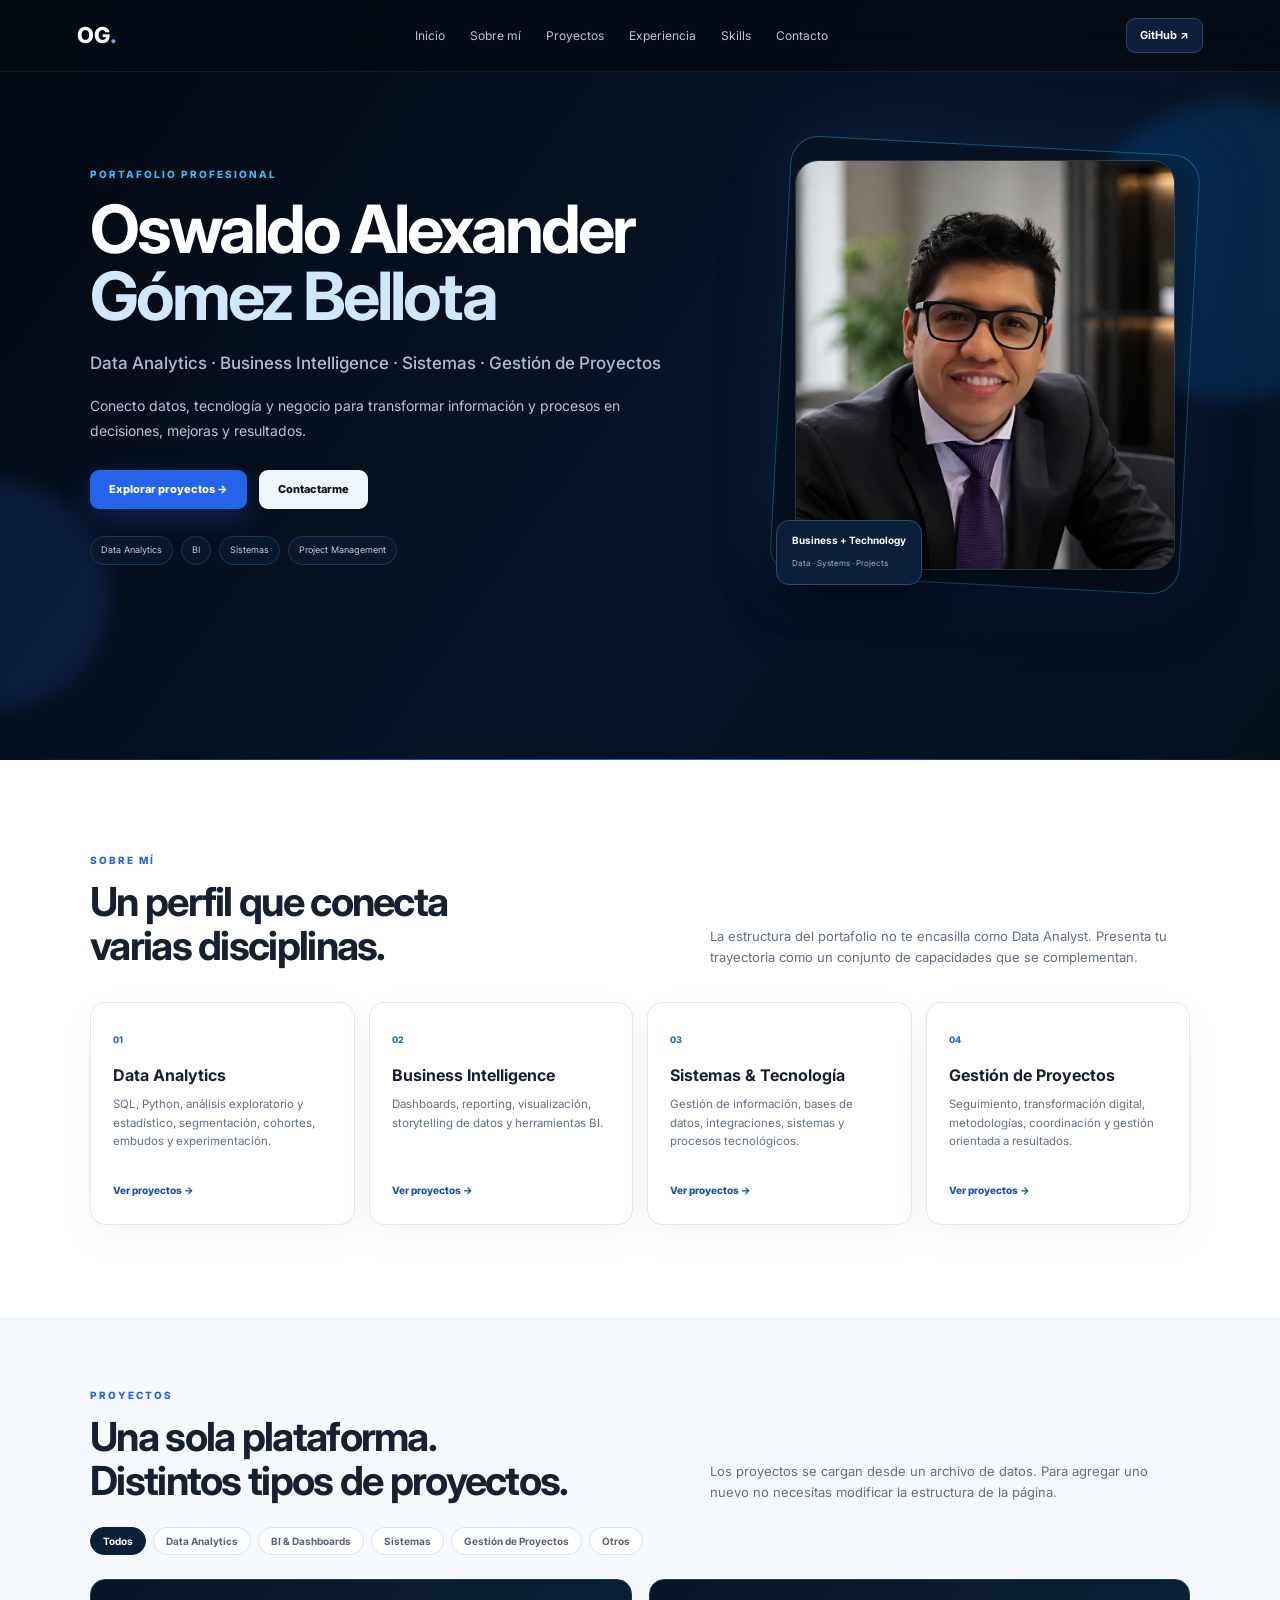
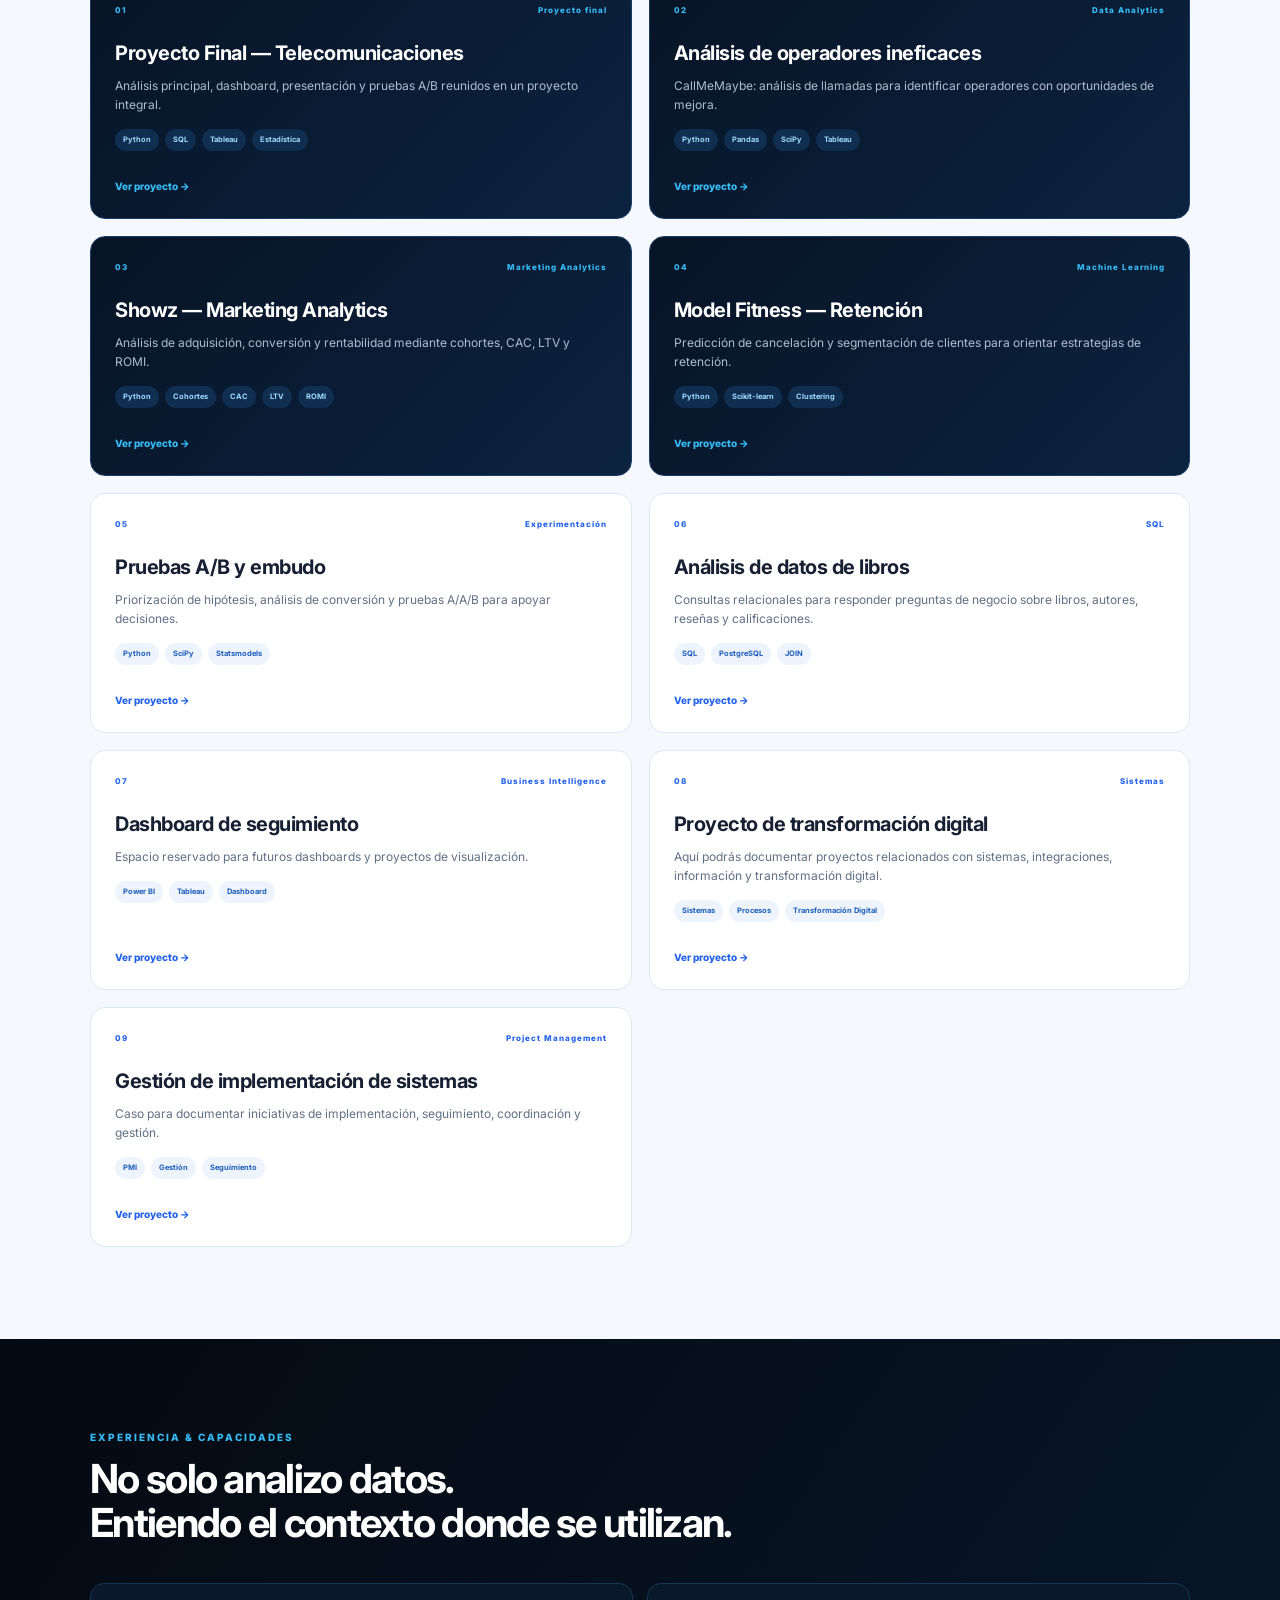
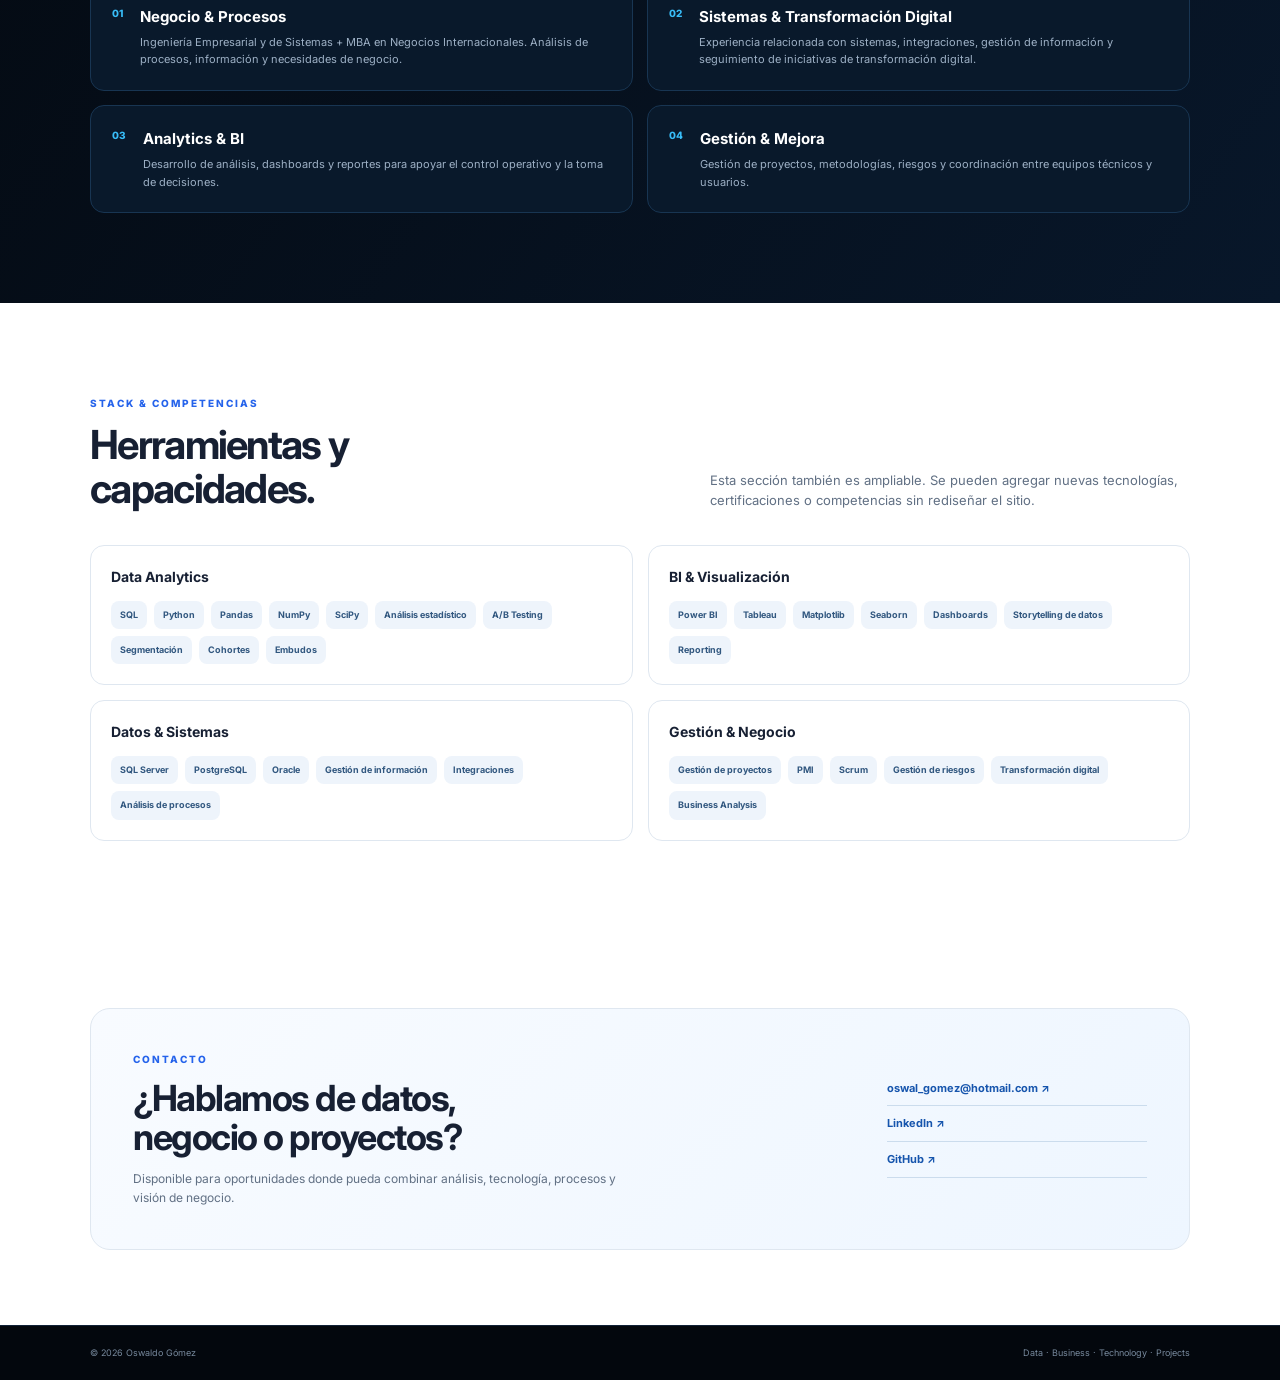
==== index.html @ 1e057846 "Add files via upload" ====
<!DOCTYPE html>
<html lang="es">
<head>
  <meta charset="UTF-8">
  <meta name="viewport" content="width=device-width, initial-scale=1.0">
  <meta name="description" content="Portafolio profesional de Oswaldo Alexander Gómez Bellota. Data Analytics, Business Intelligence, Sistemas, Gestión de Proyectos y Transformación Digital.">
  <title>Oswaldo Gómez | Portafolio Profesional</title>
  <link rel="preconnect" href="https://fonts.googleapis.com">
  <link rel="preconnect" href="https://fonts.gstatic.com" crossorigin>
  <link href="https://fonts.googleapis.com/css2?family=Inter:wght@400;500;600;700;800&display=swap" rel="stylesheet">
  <link rel="stylesheet" href="style.css">
</head>
<body>

<header class="navbar">
  <a class="brand" href="#inicio">OG<span>.</span></a>
  <nav>
    <a href="#inicio">Inicio</a>
    <a href="#sobre-mi">Sobre mí</a>
    <a href="#proyectos">Proyectos</a>
    <a href="#experiencia">Experiencia</a>
    <a href="#skills">Skills</a>
    <a href="#contacto">Contacto</a>
  </nav>
  <a class="nav-github" id="githubNav" href="#" target="_blank" rel="noopener">GitHub ↗</a>
</header>

<main>
<section id="inicio" class="hero">
  <div class="hero-glow glow-one"></div><div class="hero-glow glow-two"></div>
  <div class="hero-content">
    <div class="hero-copy">
      <p class="eyebrow">PORTAFOLIO PROFESIONAL</p>
      <h1>Oswaldo Alexander<br><span>Gómez Bellota</span></h1>
      <p class="role">Data Analytics · Business Intelligence · Sistemas · Gestión de Proyectos</p>
      <p class="hero-text">Conecto datos, tecnología y negocio para transformar información y procesos en decisiones, mejoras y resultados.</p>
      <div class="hero-actions">
        <a class="btn btn-primary" href="#proyectos">Explorar proyectos →</a>
        <a class="btn btn-light" href="#contacto">Contactarme</a>
      </div>
      <div class="hero-meta">
        <span>Data Analytics</span><span>BI</span><span>Sistemas</span><span>Project Management</span>
      </div>
    </div>
    <div class="photo-wrap">
      <div class="photo-ring"></div>
      <img src="assets/portada.png" alt="Oswaldo Alexander Gómez Bellota" class="profile-photo">
      <div class="photo-badge"><strong>Business + Technology</strong><span>Data · Systems · Projects</span></div>
    </div>
  </div>
</section>

<section id="sobre-mi" class="light-section">
  <div class="section-label">SOBRE MÍ</div>
  <div class="section-heading">
    <h2>Un perfil que conecta<br>varias disciplinas.</h2>
    <p>La estructura del portafolio no te encasilla como Data Analyst. Presenta tu trayectoria como un conjunto de capacidades que se complementan.</p>
  </div>
  <div class="domain-grid">
    <article class="domain-card"><span>01</span><h3>Data Analytics</h3><p>SQL, Python, análisis exploratorio y estadístico, segmentación, cohortes, embudos y experimentación.</p><a href="#proyectos" data-filter-link="data">Ver proyectos →</a></article>
    <article class="domain-card"><span>02</span><h3>Business Intelligence</h3><p>Dashboards, reporting, visualización, storytelling de datos y herramientas BI.</p><a href="#proyectos" data-filter-link="bi">Ver proyectos →</a></article>
    <article class="domain-card"><span>03</span><h3>Sistemas & Tecnología</h3><p>Gestión de información, bases de datos, integraciones, sistemas y procesos tecnológicos.</p><a href="#proyectos" data-filter-link="systems">Ver proyectos →</a></article>
    <article class="domain-card"><span>04</span><h3>Gestión de Proyectos</h3><p>Seguimiento, transformación digital, metodologías, coordinación y gestión orientada a resultados.</p><a href="#proyectos" data-filter-link="projects">Ver proyectos →</a></article>
  </div>
</section>

<section id="proyectos" class="light-section projects">
  <div class="section-label">PROYECTOS</div>
  <div class="section-heading">
    <h2>Una sola plataforma.<br>Distintos tipos de proyectos.</h2>
    <p>Los proyectos se cargan desde un archivo de datos. Para agregar uno nuevo no necesitas modificar la estructura de la página.</p>
  </div>
  <div class="filters" id="filters">
    <button class="filter active" data-filter="all">Todos</button>
    <button class="filter" data-filter="data">Data Analytics</button>
    <button class="filter" data-filter="bi">BI & Dashboards</button>
    <button class="filter" data-filter="systems">Sistemas</button>
    <button class="filter" data-filter="projects">Gestión de Proyectos</button>
    <button class="filter" data-filter="other">Otros</button>
  </div>
  <div class="project-grid" id="projectGrid"></div>
</section>

<section id="experiencia" class="dark-section">
  <div class="section-label blue-label">EXPERIENCIA & CAPACIDADES</div>
  <h2>No solo analizo datos.<br>Entiendo el contexto donde se utilizan.</h2>
  <div class="timeline">
    <div class="timeline-item"><span>01</span><div><h3>Negocio & Procesos</h3><p>Ingeniería Empresarial y de Sistemas + MBA en Negocios Internacionales. Análisis de procesos, información y necesidades de negocio.</p></div></div>
    <div class="timeline-item"><span>02</span><div><h3>Sistemas & Transformación Digital</h3><p>Experiencia relacionada con sistemas, integraciones, gestión de información y seguimiento de iniciativas de transformación digital.</p></div></div>
    <div class="timeline-item"><span>03</span><div><h3>Analytics & BI</h3><p>Desarrollo de análisis, dashboards y reportes para apoyar el control operativo y la toma de decisiones.</p></div></div>
    <div class="timeline-item"><span>04</span><div><h3>Gestión & Mejora</h3><p>Gestión de proyectos, metodologías, riesgos y coordinación entre equipos técnicos y usuarios.</p></div></div>
  </div>
</section>

<section id="skills" class="light-section">
  <div class="section-label">STACK & COMPETENCIAS</div>
  <div class="section-heading">
    <h2>Herramientas y<br>capacidades.</h2>
    <p>Esta sección también es ampliable. Se pueden agregar nuevas tecnologías, certificaciones o competencias sin rediseñar el sitio.</p>
  </div>
  <div class="skill-groups" id="skillGroups"></div>
</section>

<section id="contacto" class="contact light-section">
  <div class="contact-box">
    <div><div class="section-label">CONTACTO</div><h2>¿Hablamos de datos,<br>negocio o proyectos?</h2><p>Disponible para oportunidades donde pueda combinar análisis, tecnología, procesos y visión de negocio.</p></div>
    <div class="contact-links" id="contactLinks"></div>
  </div>
</section>
</main>

<footer><span>© 2026 Oswaldo Gómez</span><span>Data · Business · Technology · Projects</span></footer>
<script src="data.js"></script>
<script src="script.js"></script>
</body>
</html>
---- style.css ----
*{box-sizing:border-box;margin:0;padding:0}
:root{--black:#050b14;--black2:#081321;--blue:#2563eb;--cyan:#38bdf8;--white:#f8fafc;--text:#172033;--muted:#617084;--line:#dfe7f0;--soft:#f5f8fc}
html{scroll-behavior:smooth}
body{font-family:Inter,system-ui,sans-serif;color:var(--text);background:#fff;line-height:1.6}
a{text-decoration:none;color:inherit}
.navbar{height:72px;position:fixed;z-index:20;top:0;left:0;right:0;display:flex;align-items:center;justify-content:space-between;padding:0 6vw;background:rgba(5,11,20,.84);backdrop-filter:blur(18px);border-bottom:1px solid rgba(255,255,255,.07);color:#fff}
.brand{font-weight:800;font-size:22px}.brand span{color:var(--cyan)}
.navbar nav{display:flex;gap:25px;font-size:12px;color:#b9c6d6}.navbar nav a:hover{color:#fff}.nav-github{font-size:11px;font-weight:700;padding:8px 13px;border:1px solid #294565;border-radius:9px;background:#0b1f3a}
.hero{min-height:760px;position:relative;overflow:hidden;background:linear-gradient(125deg,#030811,#071426 55%,#06101d);color:#fff;padding:145px 7vw 70px}.hero:after{content:"";position:absolute;inset:auto 0 0;height:1px;background:linear-gradient(90deg,transparent,#2563eb,transparent)}
.hero-content{max-width:1180px;margin:auto;display:grid;grid-template-columns:1.15fr .85fr;align-items:center;gap:55px;position:relative;z-index:2}
.hero-copy{max-width:700px}.eyebrow,.section-label{font-size:10px;font-weight:800;letter-spacing:2px;color:var(--cyan);margin-bottom:14px}
.hero h1{font-size:clamp(44px,5.2vw,75px);line-height:1.02;letter-spacing:-3px;margin-bottom:19px}.hero h1 span{color:#cfe8ff}.role{font-size:17px;color:#aebed0;margin-bottom:15px;font-weight:500}.hero-text{font-size:14px;line-height:1.8;color:#b8c5d4;max-width:650px}
.hero-actions{display:flex;gap:12px;margin:27px 0}.btn{display:inline-flex;padding:11px 19px;border-radius:9px;font-size:11px;font-weight:800}.btn-primary{background:var(--blue);color:#fff;box-shadow:0 10px 28px rgba(37,99,235,.25)}.btn-light{background:#eef6ff;color:#071426}.hero-meta{display:flex;flex-wrap:wrap;gap:8px}.hero-meta span{border:1px solid #1d3654;background:rgba(9,26,46,.7);padding:6px 10px;border-radius:20px;color:#b9cee5;font-size:9px}
.photo-wrap{width:min(410px,100%);justify-self:end;position:relative;padding:15px}.photo-ring{position:absolute;inset:0;border:1px solid rgba(56,189,248,.4);border-radius:28px;transform:rotate(3deg);box-shadow:0 0 70px rgba(37,99,235,.18)}.profile-photo{display:block;width:100%;aspect-ratio:1/1.08;object-fit:cover;object-position:center top;border-radius:23px;position:relative;z-index:2;border:1px solid rgba(255,255,255,.14);box-shadow:0 28px 70px rgba(0,0,0,.45)}.photo-badge{position:absolute;z-index:4;left:-4px;bottom:0;background:#0b1f3a;border:1px solid #284a70;border-radius:13px;padding:11px 15px;box-shadow:0 15px 35px rgba(0,0,0,.35)}.photo-badge strong{display:block;font-size:10px}.photo-badge span{font-size:8px;color:#9db2c9}
.hero-glow{position:absolute;border-radius:50%;filter:blur(10px);opacity:.35}.glow-one{width:300px;height:300px;background:#064e8f;right:-100px;top:100px}.glow-two{width:230px;height:230px;background:#12377b;left:-120px;bottom:50px}
.light-section{background:#fff;padding:92px 7vw}.section-heading{max-width:1100px;margin:0 auto 34px;display:flex;justify-content:space-between;gap:50px;align-items:end}.section-heading h2{font-size:40px;line-height:1.1;letter-spacing:-1.7px}.section-heading p{max-width:480px;color:var(--muted);font-size:13px}.section-label{max-width:1100px;margin:0 auto 12px;color:var(--blue)}
.domain-grid{max-width:1100px;margin:auto;display:grid;grid-template-columns:repeat(4,1fr);gap:14px}.domain-card{border:1px solid var(--line);border-radius:15px;padding:22px;background:#fff;box-shadow:0 12px 35px rgba(22,44,73,.05)}.domain-card>span{font-size:9px;color:var(--blue);font-weight:800}.domain-card h3{font-size:16px;margin:12px 0 7px}.domain-card p{font-size:11.5px;color:var(--muted);min-height:75px}.domain-card a{display:inline-block;margin-top:12px;font-size:10px;font-weight:800;color:#1655ad}
.projects{background:var(--soft);padding-top:70px}.filters{max-width:1100px;margin:-10px auto 24px;display:flex;gap:7px;flex-wrap:wrap}.filter{font-family:inherit;border:1px solid #d7e2ef;background:#fff;color:#536479;border-radius:20px;padding:7px 12px;font-size:10px;font-weight:700;cursor:pointer}.filter:hover,.filter.active{background:#0b1f3a;color:#fff;border-color:#0b1f3a}
.project-grid{max-width:1100px;margin:auto;display:grid;grid-template-columns:repeat(2,1fr);gap:17px}.project-card{background:#fff;border:1px solid var(--line);border-radius:15px;padding:24px;min-height:240px;display:flex;flex-direction:column;transition:.25s}.project-card:hover{transform:translateY(-4px);border-color:#a8c8f7;box-shadow:0 16px 35px rgba(22,60,110,.08)}.project-card.featured{background:linear-gradient(135deg,#071426,#0c2340);color:#fff;border-color:#193d68}.project-top{display:flex;justify-content:space-between;color:var(--blue);font-size:8px;font-weight:800;letter-spacing:1px}.featured .project-top{color:var(--cyan)}.project-card h3{font-size:20px;margin:20px 0 7px;letter-spacing:-.5px}.project-card p{font-size:12px;color:var(--muted)}.featured p{color:#aebed0}.tags{display:flex;gap:6px;flex-wrap:wrap;margin-top:15px}.tags span{font-size:7.5px;font-weight:700;padding:5px 8px;border-radius:15px;background:#edf4fd;color:#1e5db9}.featured .tags span{background:#102e50;color:#9edbff}.project-link{margin-top:auto;padding-top:17px;font-size:10px;font-weight:800;color:var(--blue)}.featured .project-link{color:var(--cyan)}
.dark-section{background:linear-gradient(125deg,#040a12,#08172a);color:#fff;padding:90px 7vw}.dark-section h2{max-width:1100px;margin:0 auto 38px;font-size:40px;line-height:1.1;letter-spacing:-1.7px}.blue-label{max-width:1100px!important;color:var(--cyan)!important}.timeline{max-width:1100px;margin:auto;display:grid;grid-template-columns:repeat(2,1fr);gap:14px}.timeline-item{display:flex;gap:17px;border:1px solid #183552;border-radius:14px;padding:21px;background:#09192b}.timeline-item>span{color:var(--cyan);font-size:10px;font-weight:800}.timeline-item h3{font-size:15px;margin-bottom:5px}.timeline-item p{font-size:11px;color:#9db0c5}
.skill-groups{max-width:1100px;margin:auto;display:grid;grid-template-columns:repeat(2,1fr);gap:15px}.skill-group{border:1px solid var(--line);border-radius:14px;padding:20px}.skill-group h3{font-size:14px;margin-bottom:12px}.skill-group div{display:flex;gap:7px;flex-wrap:wrap}.skill-group span{padding:7px 9px;border-radius:8px;background:#eef4fb;color:#31577f;font-size:9px;font-weight:700}
.contact{padding-top:75px;padding-bottom:75px}.contact-box{max-width:1100px;margin:auto;border:1px solid var(--line);border-radius:20px;padding:42px;background:linear-gradient(135deg,#f8fbff,#eef6ff);display:flex;justify-content:space-between;gap:40px}.contact h2{font-size:36px;line-height:1.1;letter-spacing:-1.5px;margin-bottom:11px}.contact p{font-size:12px;color:var(--muted);max-width:500px}.contact-links{display:flex;flex-direction:column;gap:9px;min-width:260px;justify-content:center}.contact-links a{font-size:11px;font-weight:700;color:#1655ad;padding-bottom:8px;border-bottom:1px solid #cbdced}
footer{background:#03070d;color:#77899d;padding:20px 7vw;display:flex;justify-content:space-between;font-size:9px;border-top:1px solid #102137}
@media(max-width:950px){.navbar nav{display:none}.nav-github{margin-left:auto}.hero-content{grid-template-columns:1fr}.photo-wrap{justify-self:start;max-width:340px}.domain-grid{grid-template-columns:repeat(2,1fr)}.section-heading{display:block}.section-heading p{margin-top:15px}.timeline{grid-template-columns:1fr}}
@media(max-width:650px){.hero,.light-section,.dark-section{padding-left:5vw;padding-right:5vw}.hero h1{font-size:43px}.project-grid,.skill-groups,.domain-grid{grid-template-columns:1fr}.contact-box{display:block}.contact-links{margin-top:25px}.hero-actions{flex-wrap:wrap}.section-heading h2,.dark-section h2{font-size:32px}.contact h2{font-size:29px}footer{display:block}footer span{display:block;margin:4px 0}}
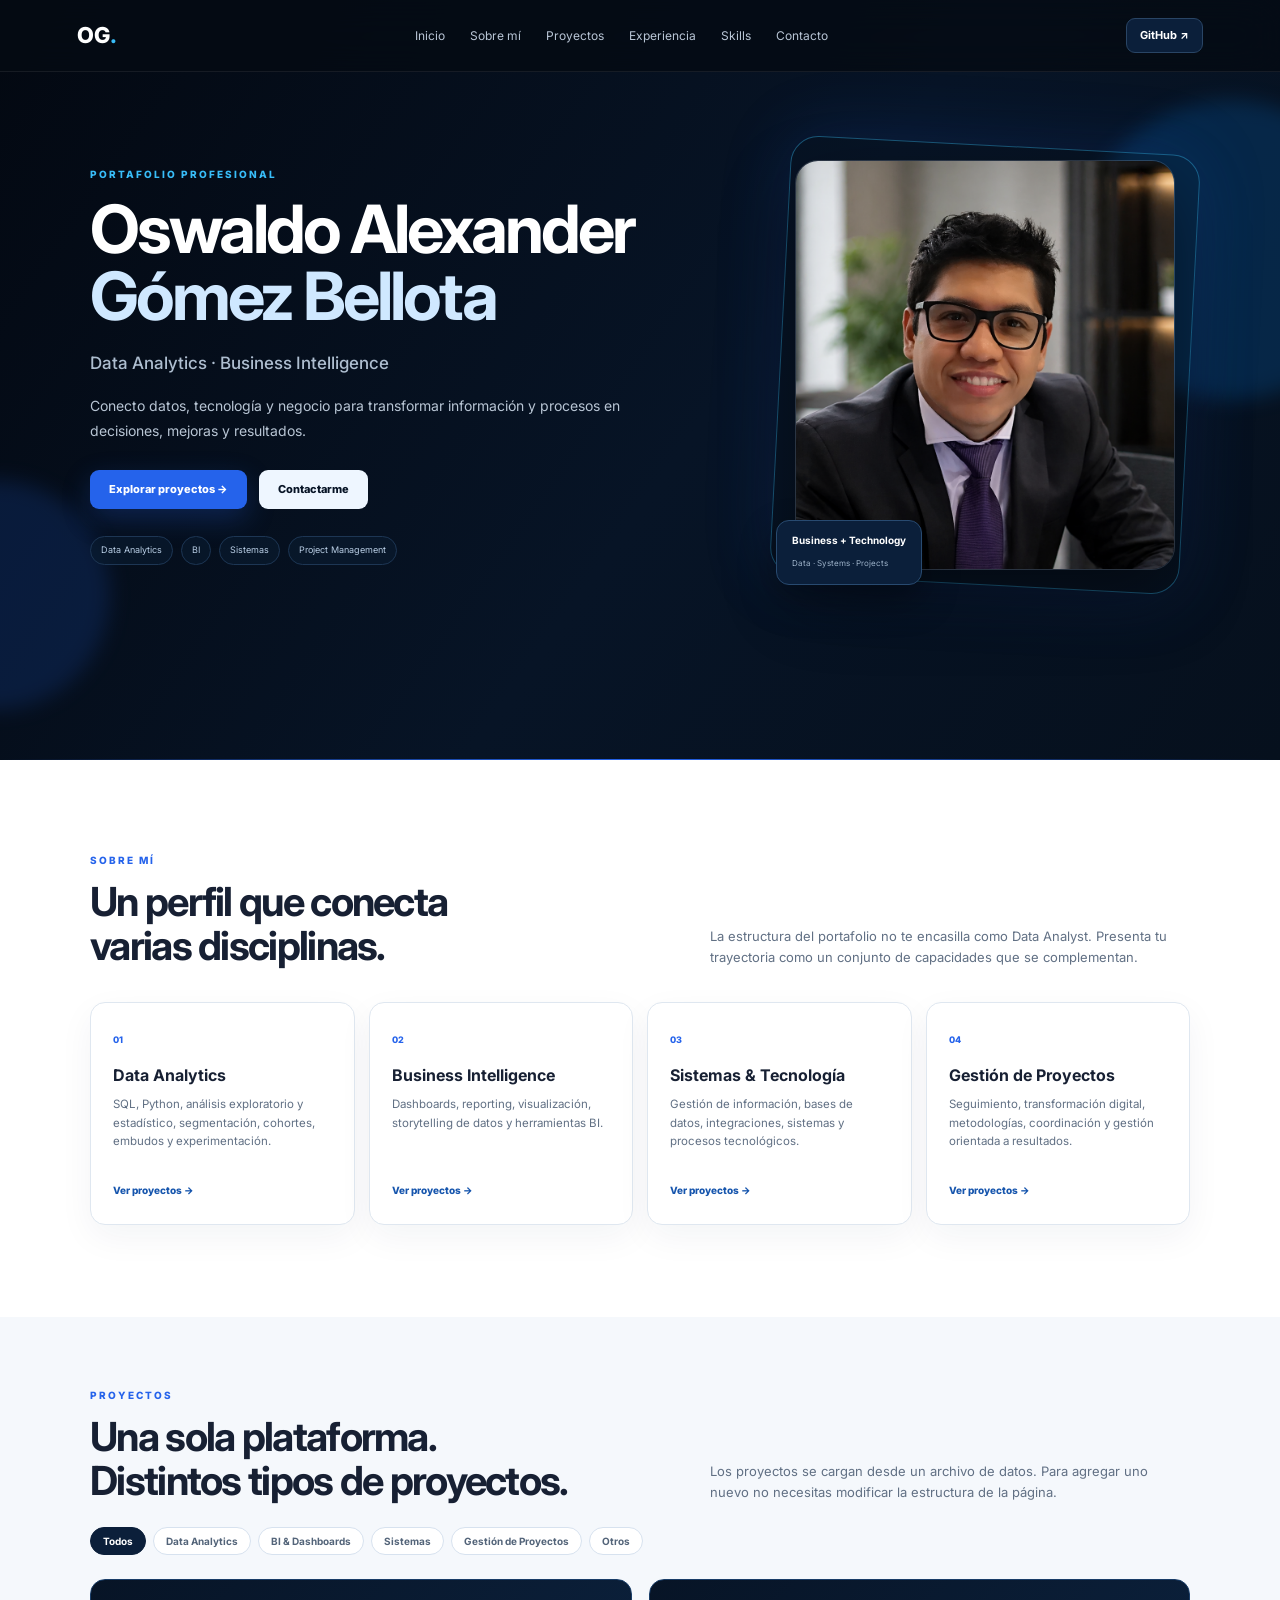
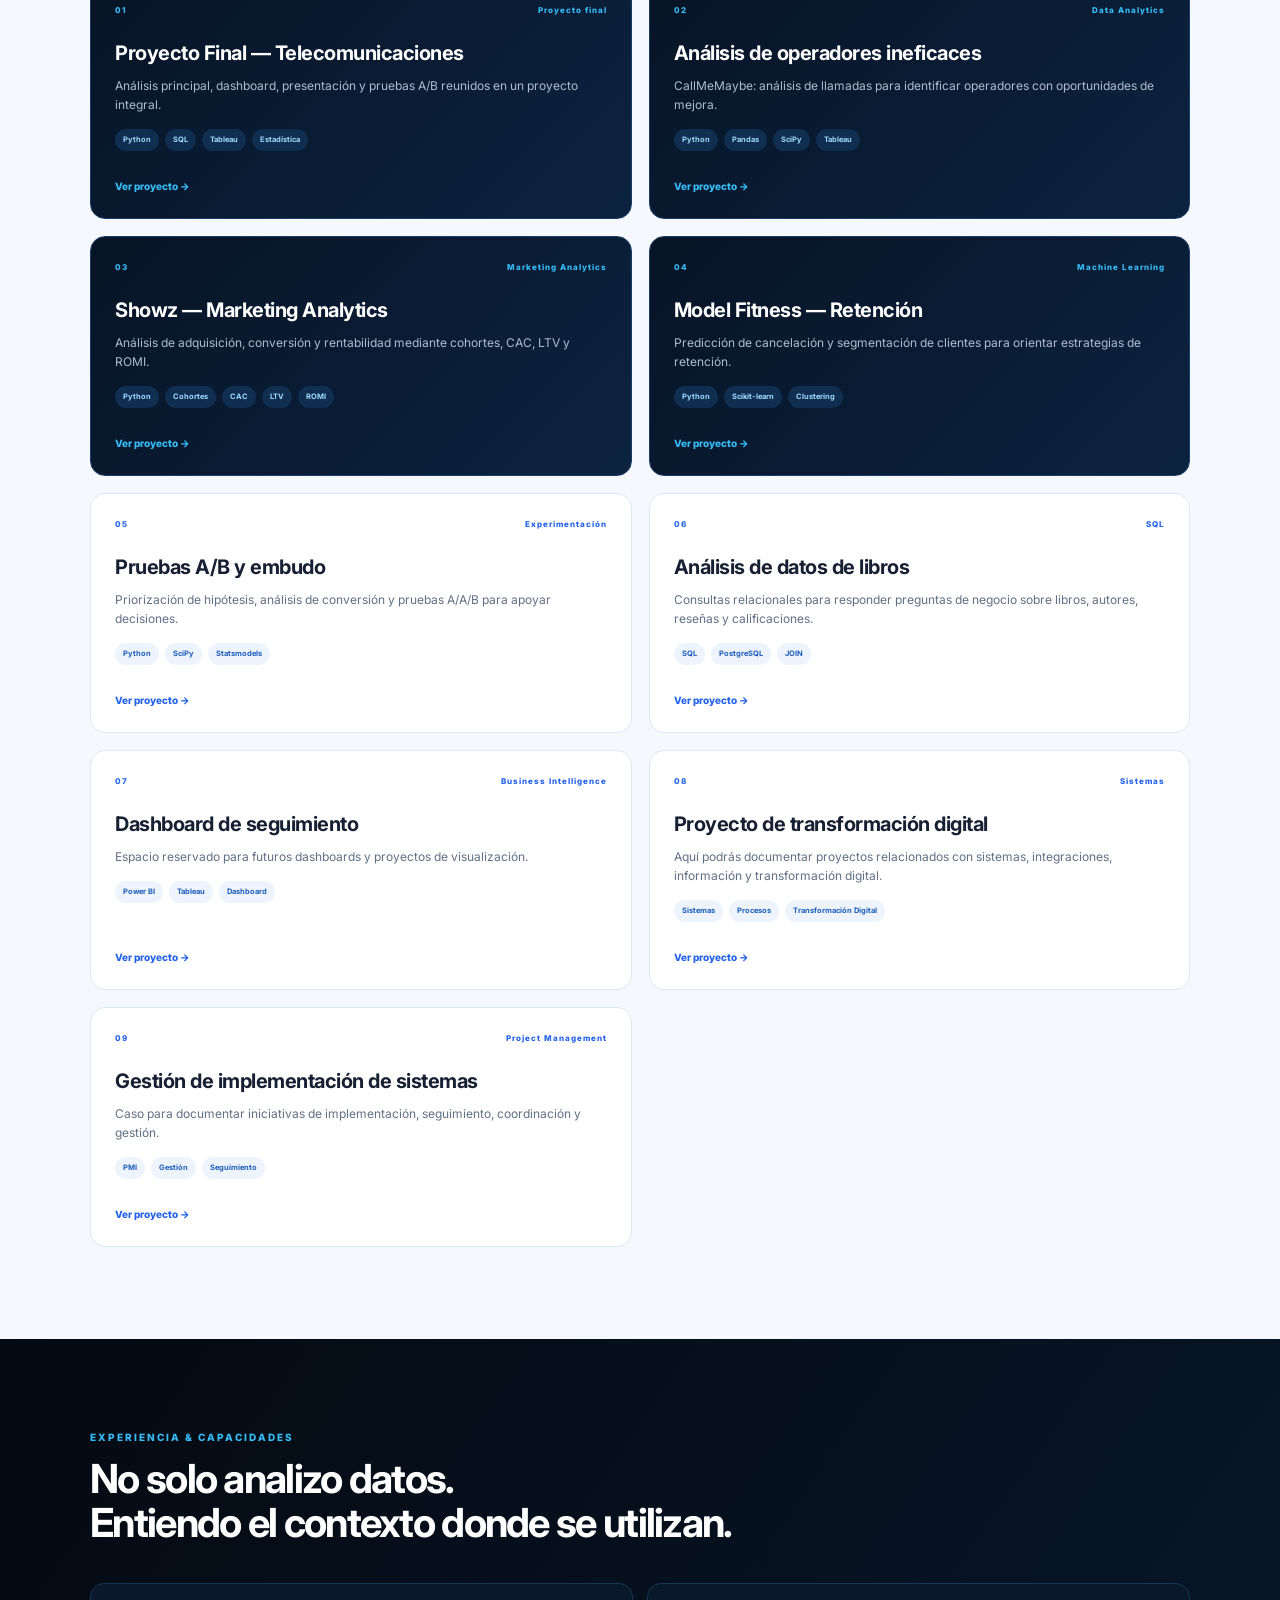
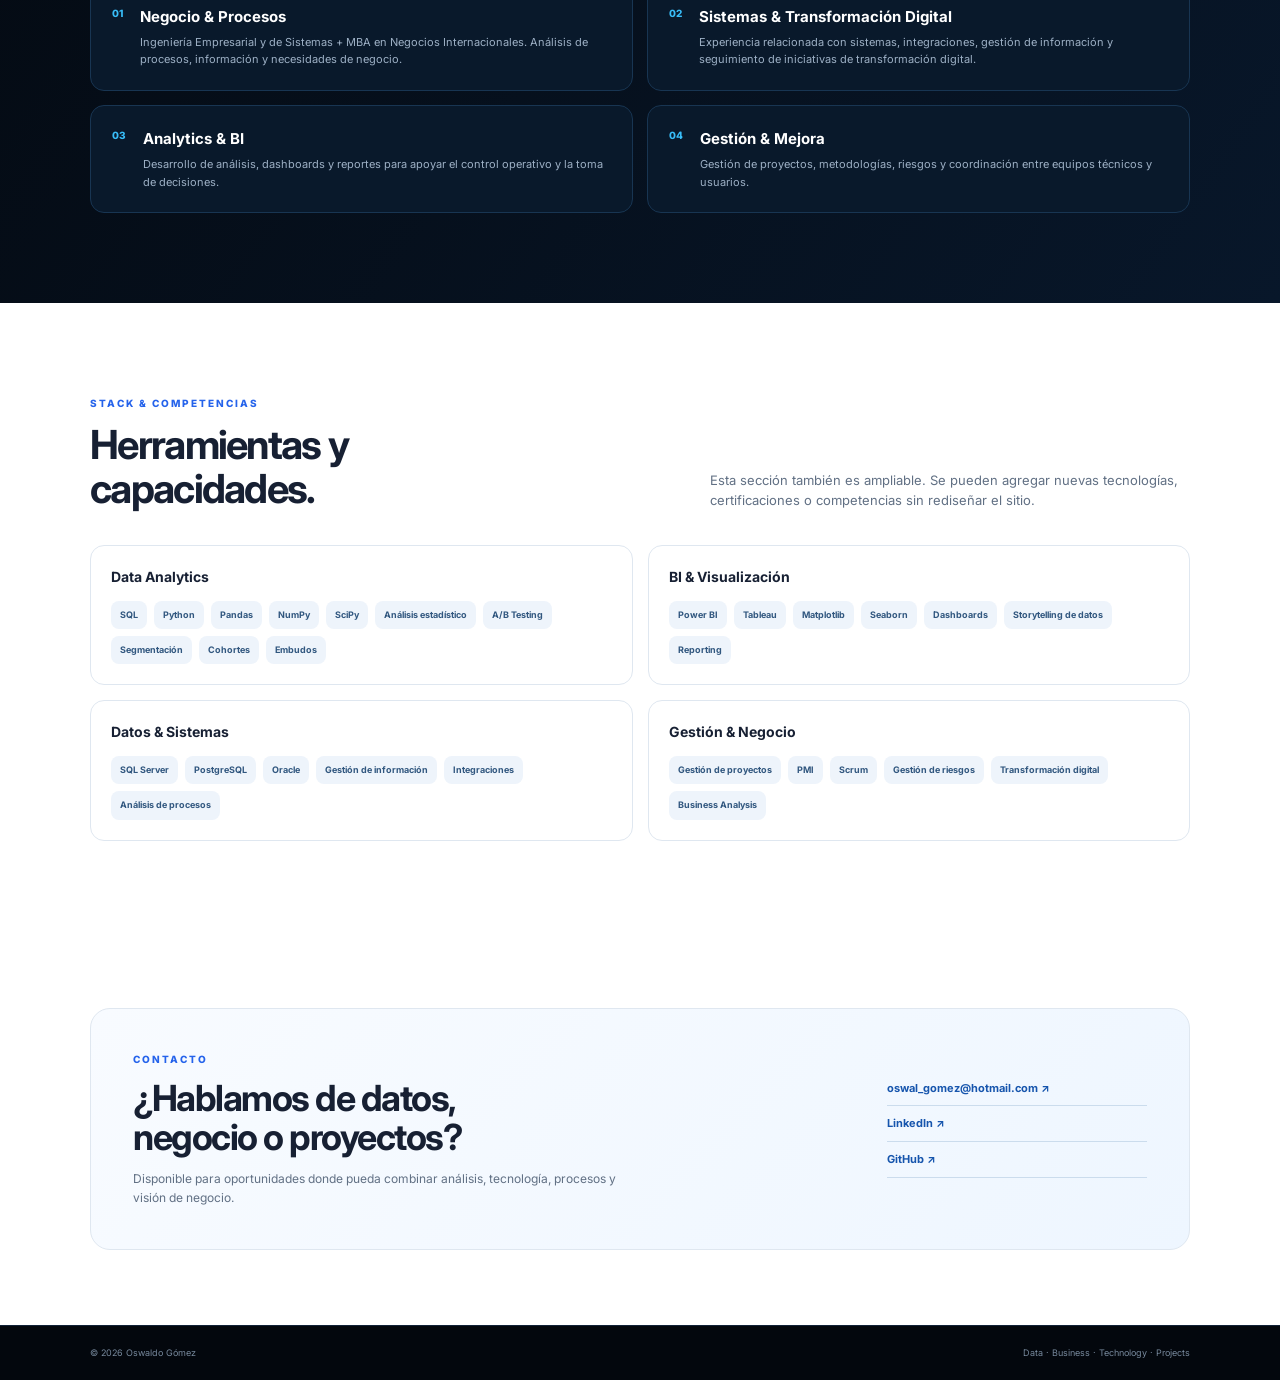
==== commit c06cc5cf: "Update index.html" ====
--- a/index.html
+++ b/index.html
@@ -32,7 +32,7 @@
     <div class="hero-copy">
       <p class="eyebrow">PORTAFOLIO PROFESIONAL</p>
       <h1>Oswaldo Alexander<br><span>Gómez Bellota</span></h1>
-      <p class="role">Data Analytics · Business Intelligence · Sistemas · Gestión de Proyectos</p>
+      <p class="role">Data Analytics · Business Intelligence </p>
       <p class="hero-text">Conecto datos, tecnología y negocio para transformar información y procesos en decisiones, mejoras y resultados.</p>
       <div class="hero-actions">
         <a class="btn btn-primary" href="#proyectos">Explorar proyectos →</a>
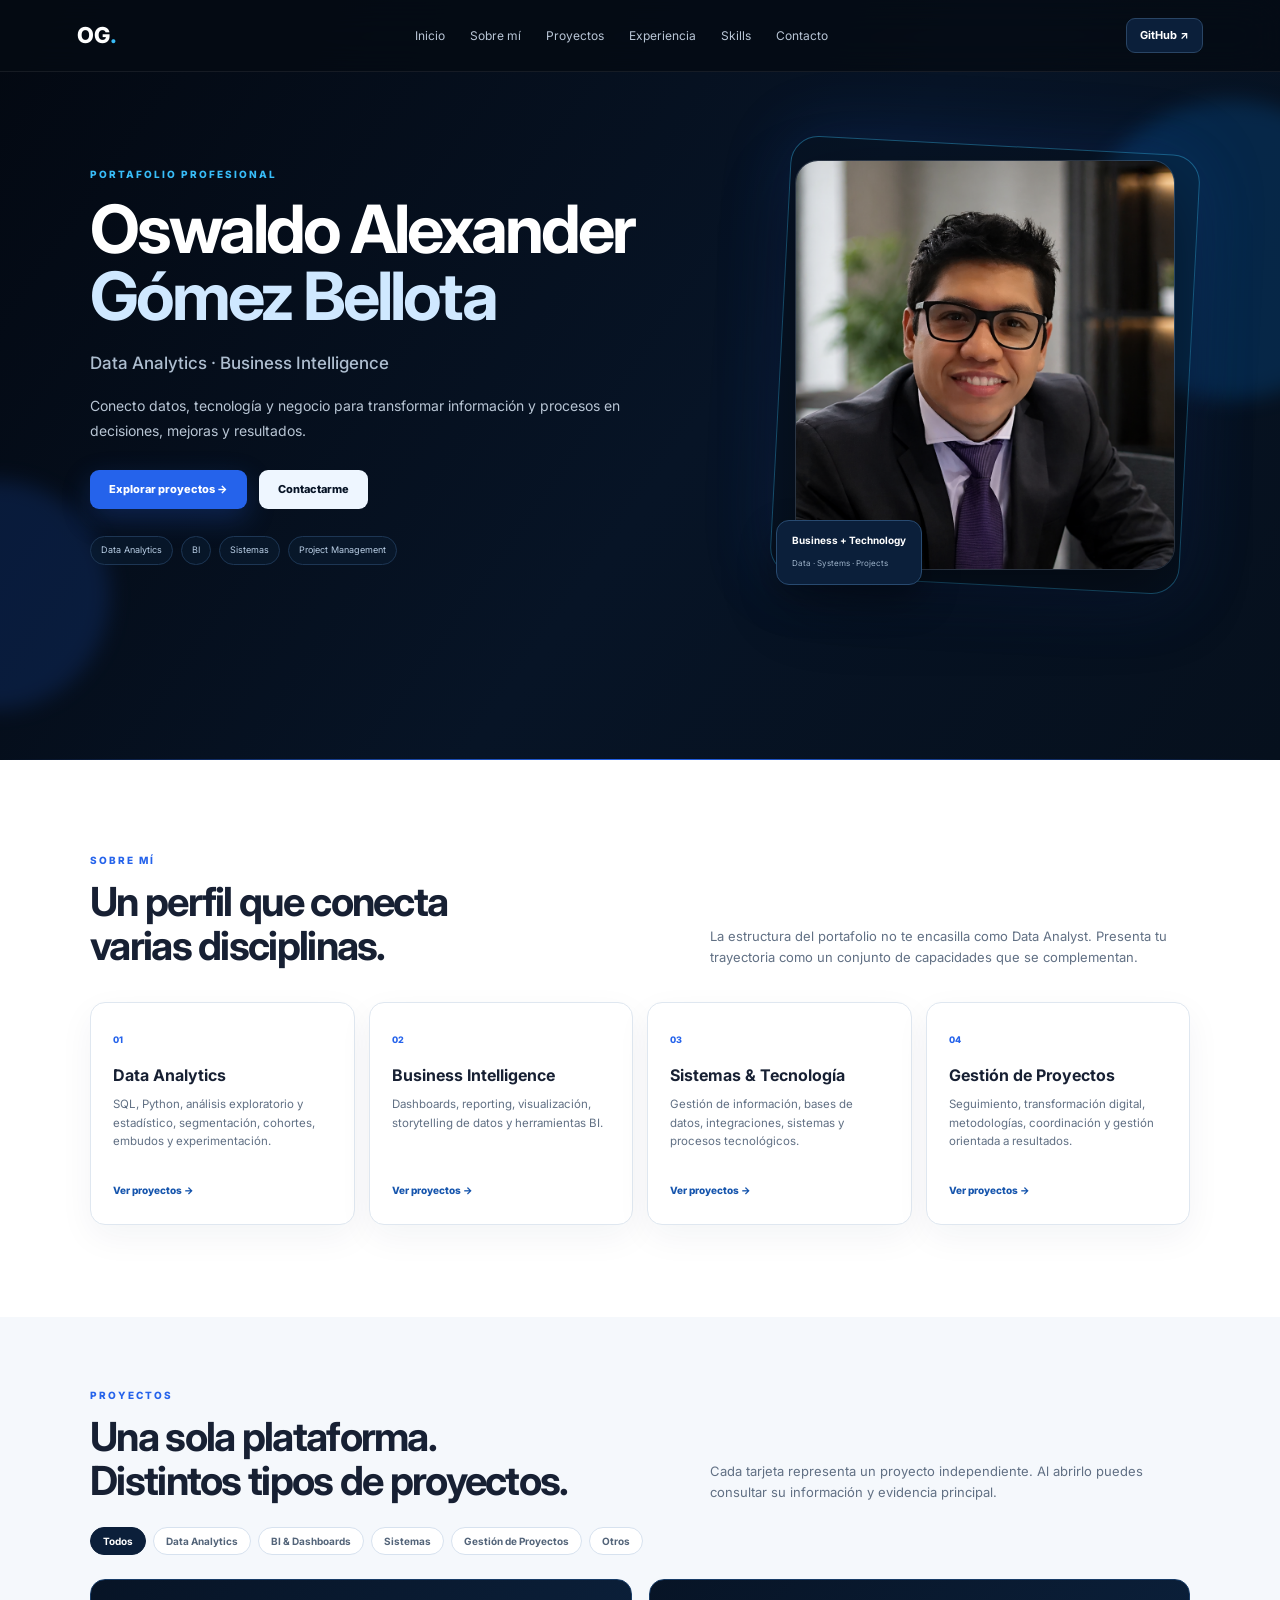
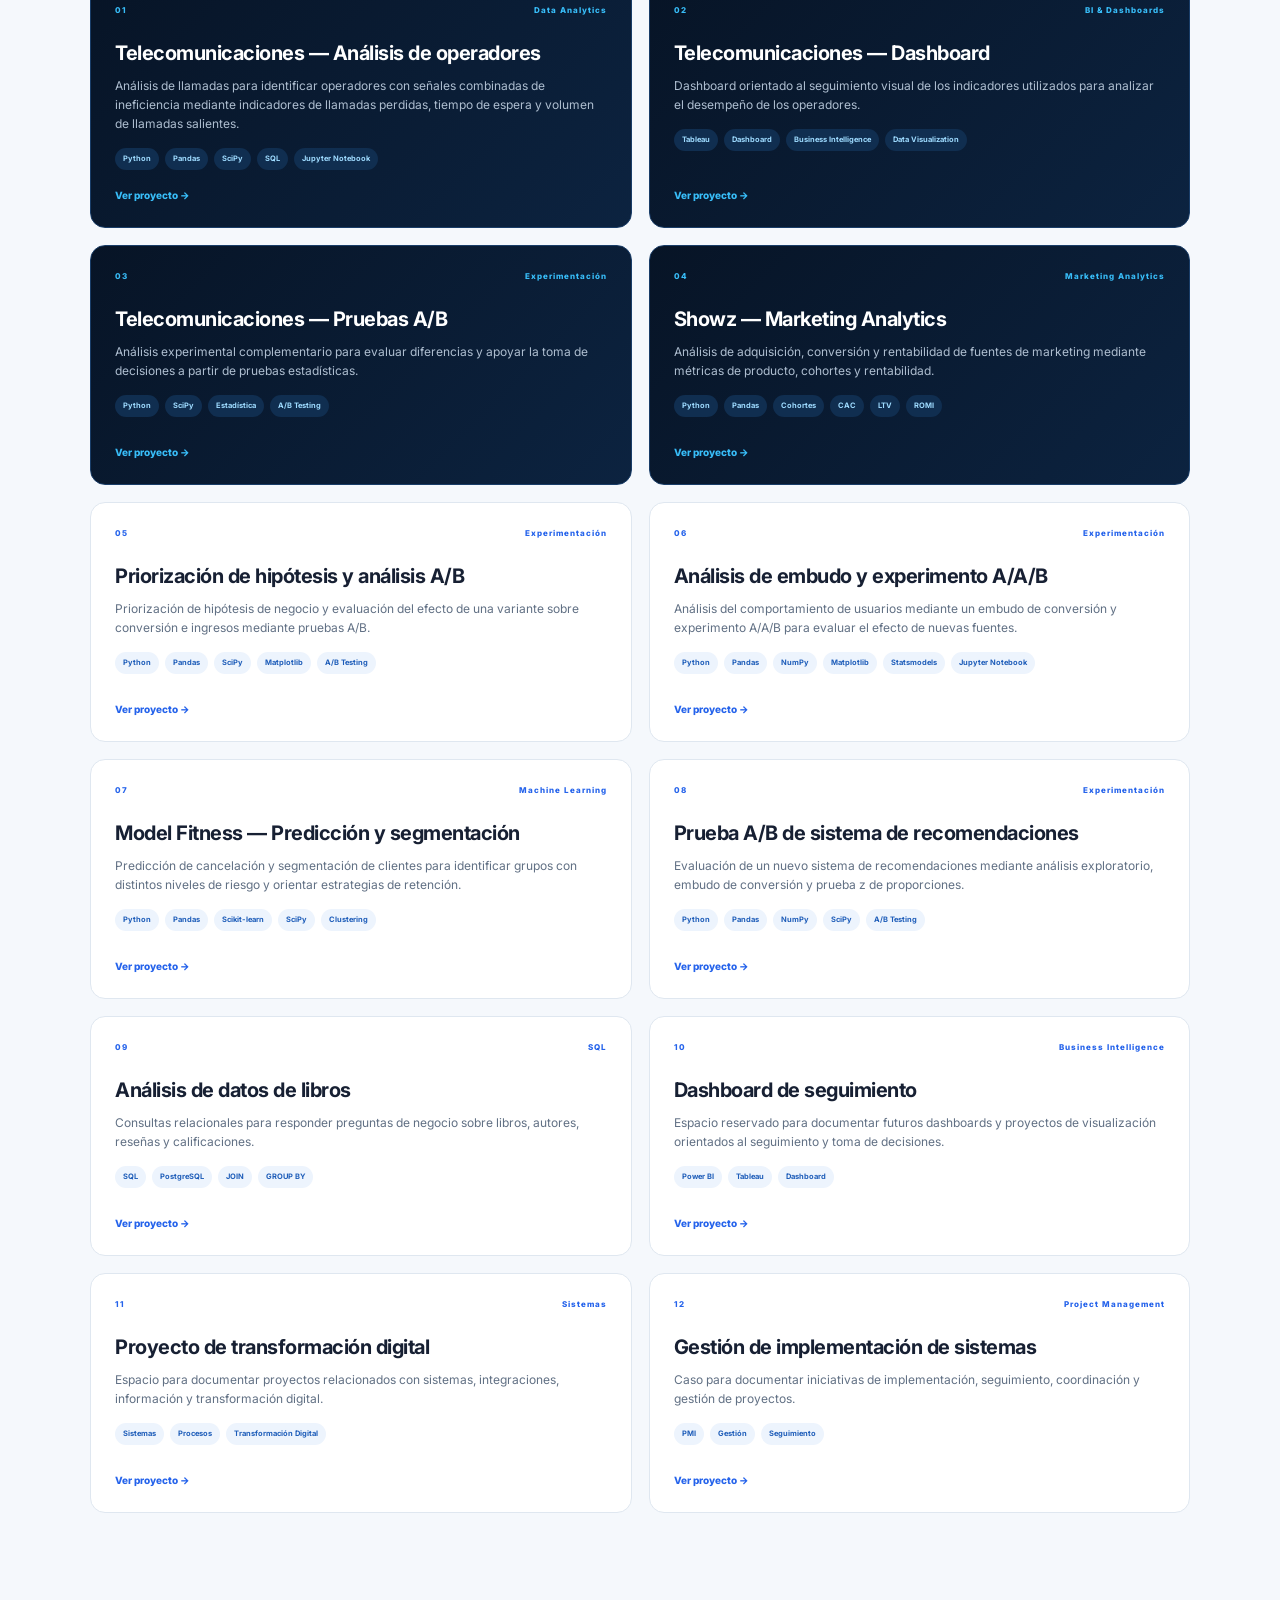
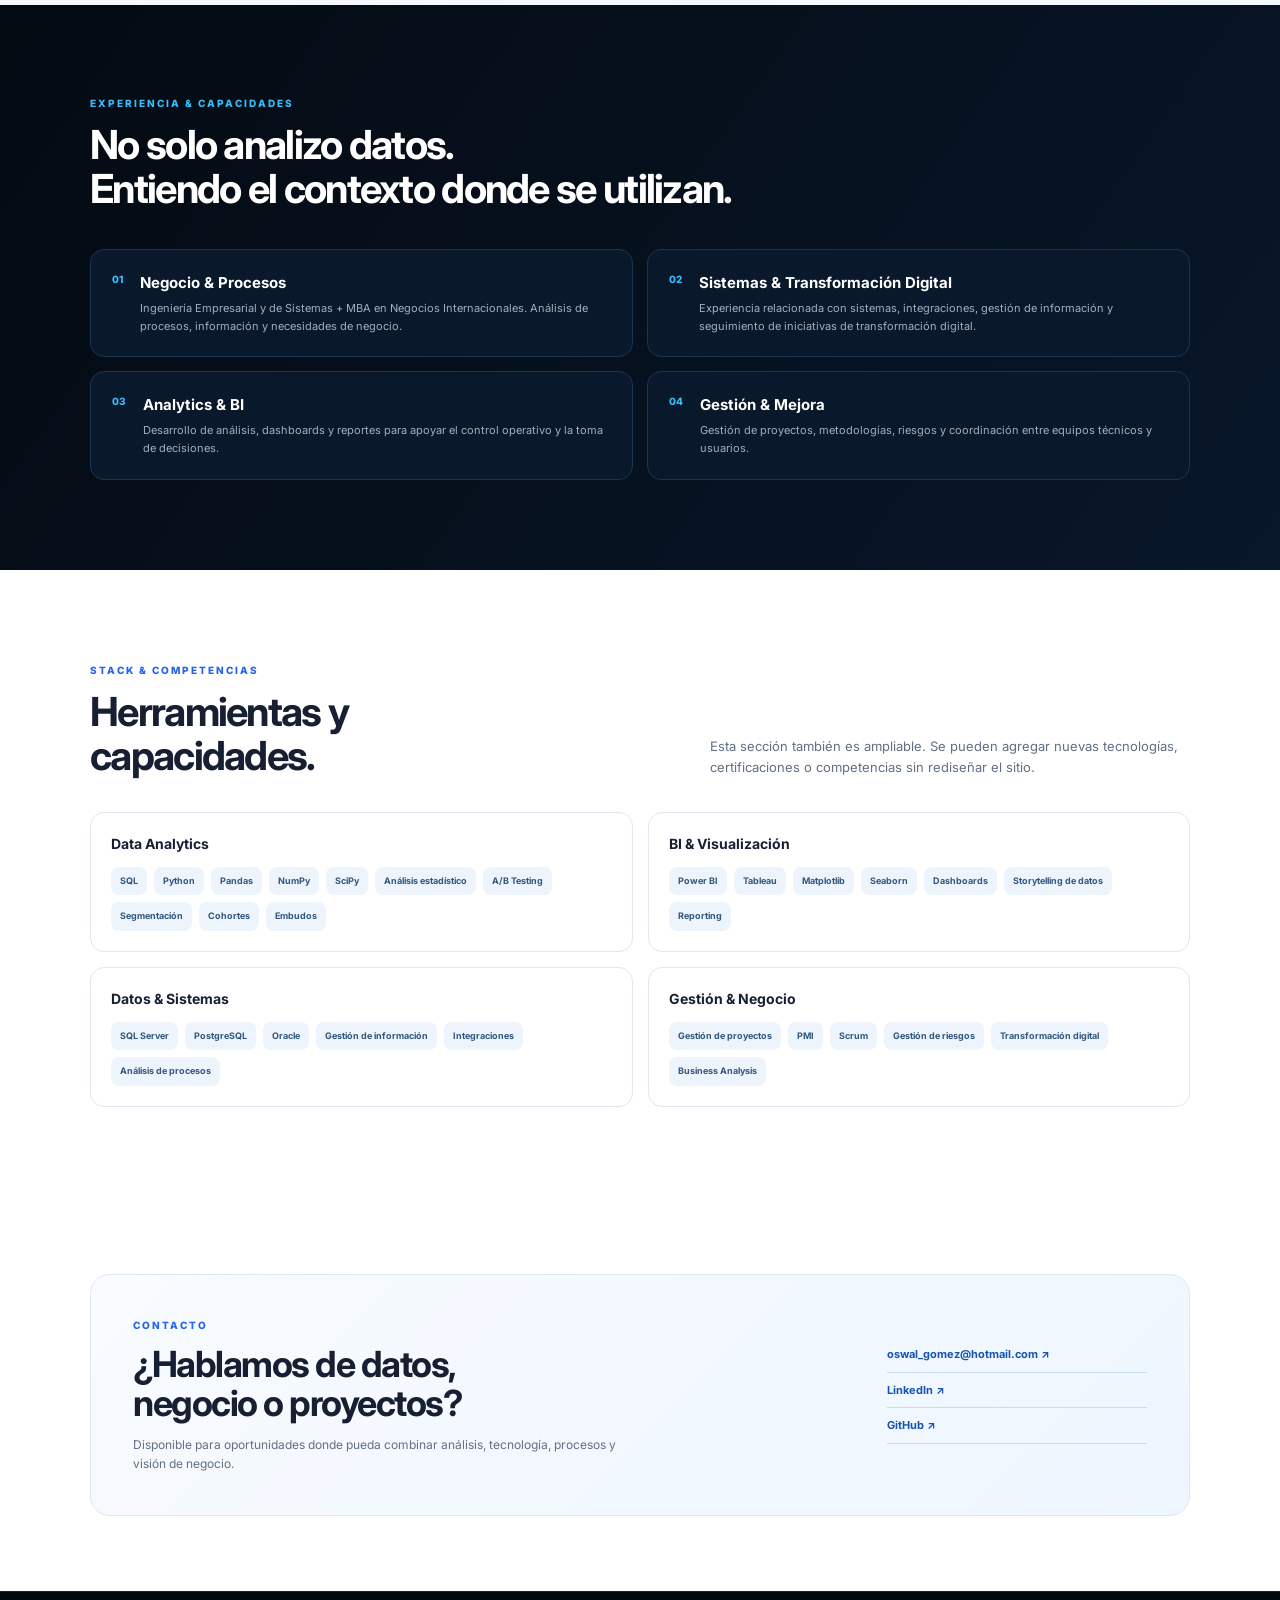
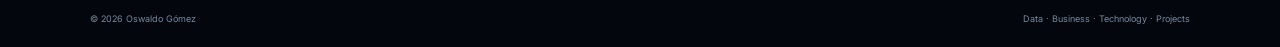
==== commit 5509d597: "Update index.html Actualizar Index" ====
--- a/index.html
+++ b/index.html
@@ -1,116 +1,836 @@
 <!DOCTYPE html>
 <html lang="es">
+
 <head>
+
   <meta charset="UTF-8">
-  <meta name="viewport" content="width=device-width, initial-scale=1.0">
-  <meta name="description" content="Portafolio profesional de Oswaldo Alexander Gómez Bellota. Data Analytics, Business Intelligence, Sistemas, Gestión de Proyectos y Transformación Digital.">
-  <title>Oswaldo Gómez | Portafolio Profesional</title>
-  <link rel="preconnect" href="https://fonts.googleapis.com">
-  <link rel="preconnect" href="https://fonts.gstatic.com" crossorigin>
-  <link href="https://fonts.googleapis.com/css2?family=Inter:wght@400;500;600;700;800&display=swap" rel="stylesheet">
-  <link rel="stylesheet" href="style.css">
+
+  <meta
+    name="viewport"
+    content="width=device-width, initial-scale=1.0"
+  >
+
+  <meta
+    name="description"
+    content="Portafolio profesional de Oswaldo Alexander Gómez Bellota. Data Analytics, Business Intelligence, Sistemas, Gestión de Proyectos y Transformación Digital."
+  >
+
+  <title>
+    Oswaldo Gómez | Portafolio Profesional
+  </title>
+
+
+  <link
+    rel="preconnect"
+    href="https://fonts.googleapis.com"
+  >
+
+  <link
+    rel="preconnect"
+    href="https://fonts.gstatic.com"
+    crossorigin
+  >
+
+  <link
+    href="https://fonts.googleapis.com/css2?family=Inter:wght@400;500;600;700;800&display=swap"
+    rel="stylesheet"
+  >
+
+  <link
+    rel="stylesheet"
+    href="style.css"
+  >
+
 </head>
+
+
 <body>
 
+
 <header class="navbar">
-  <a class="brand" href="#inicio">OG<span>.</span></a>
+
+  <a
+    class="brand"
+    href="#inicio"
+  >
+    OG<span>.</span>
+  </a>
+
+
   <nav>
-    <a href="#inicio">Inicio</a>
-    <a href="#sobre-mi">Sobre mí</a>
-    <a href="#proyectos">Proyectos</a>
-    <a href="#experiencia">Experiencia</a>
-    <a href="#skills">Skills</a>
-    <a href="#contacto">Contacto</a>
+
+    <a href="#inicio">
+      Inicio
+    </a>
+
+    <a href="#sobre-mi">
+      Sobre mí
+    </a>
+
+    <a href="#proyectos">
+      Proyectos
+    </a>
+
+    <a href="#experiencia">
+      Experiencia
+    </a>
+
+    <a href="#skills">
+      Skills
+    </a>
+
+    <a href="#contacto">
+      Contacto
+    </a>
+
   </nav>
-  <a class="nav-github" id="githubNav" href="#" target="_blank" rel="noopener">GitHub ↗</a>
+
+
+  <a
+    class="nav-github"
+    id="githubNav"
+    href="#"
+    target="_blank"
+    rel="noopener"
+  >
+    GitHub ↗
+  </a>
+
 </header>
 
+
 <main>
-<section id="inicio" class="hero">
-  <div class="hero-glow glow-one"></div><div class="hero-glow glow-two"></div>
+
+
+<!-- ==================================================
+     INICIO
+=================================================== -->
+
+<section
+  id="inicio"
+  class="hero"
+>
+
+  <div class="hero-glow glow-one"></div>
+  <div class="hero-glow glow-two"></div>
+
+
   <div class="hero-content">
+
+
     <div class="hero-copy">
-      <p class="eyebrow">PORTAFOLIO PROFESIONAL</p>
-      <h1>Oswaldo Alexander<br><span>Gómez Bellota</span></h1>
-      <p class="role">Data Analytics · Business Intelligence </p>
-      <p class="hero-text">Conecto datos, tecnología y negocio para transformar información y procesos en decisiones, mejoras y resultados.</p>
+
+      <p class="eyebrow">
+        PORTAFOLIO PROFESIONAL
+      </p>
+
+
+      <h1>
+        Oswaldo Alexander<br>
+        <span>Gómez Bellota</span>
+      </h1>
+
+
+      <p class="role">
+        Data Analytics · Business Intelligence
+      </p>
+
+
+      <p class="hero-text">
+        Conecto datos, tecnología y negocio para transformar
+        información y procesos en decisiones, mejoras y resultados.
+      </p>
+
+
       <div class="hero-actions">
-        <a class="btn btn-primary" href="#proyectos">Explorar proyectos →</a>
-        <a class="btn btn-light" href="#contacto">Contactarme</a>
-      </div>
+
+        <a
+          class="btn btn-primary"
+          href="#proyectos"
+        >
+          Explorar proyectos →
+        </a>
+
+
+        <a
+          class="btn btn-light"
+          href="#contacto"
+        >
+          Contactarme
+        </a>
+
+      </div>
+
+
       <div class="hero-meta">
-        <span>Data Analytics</span><span>BI</span><span>Sistemas</span><span>Project Management</span>
-      </div>
+
+        <span>
+          Data Analytics
+        </span>
+
+        <span>
+          BI
+        </span>
+
+        <span>
+          Sistemas
+        </span>
+
+        <span>
+          Project Management
+        </span>
+
+      </div>
+
     </div>
+
+
     <div class="photo-wrap">
+
       <div class="photo-ring"></div>
-      <img src="assets/portada.png" alt="Oswaldo Alexander Gómez Bellota" class="profile-photo">
-      <div class="photo-badge"><strong>Business + Technology</strong><span>Data · Systems · Projects</span></div>
+
+
+      <img
+        src="assets/portada.png"
+        alt="Oswaldo Alexander Gómez Bellota"
+        class="profile-photo"
+      >
+
+
+      <div class="photo-badge">
+
+        <strong>
+          Business + Technology
+        </strong>
+
+        <span>
+          Data · Systems · Projects
+        </span>
+
+      </div>
+
     </div>
-  </div>
+
+  </div>
+
 </section>
 
-<section id="sobre-mi" class="light-section">
-  <div class="section-label">SOBRE MÍ</div>
+
+
+<!-- ==================================================
+     SOBRE MÍ
+=================================================== -->
+
+<section
+  id="sobre-mi"
+  class="light-section"
+>
+
+  <div class="section-label">
+    SOBRE MÍ
+  </div>
+
+
   <div class="section-heading">
-    <h2>Un perfil que conecta<br>varias disciplinas.</h2>
-    <p>La estructura del portafolio no te encasilla como Data Analyst. Presenta tu trayectoria como un conjunto de capacidades que se complementan.</p>
-  </div>
+
+    <h2>
+      Un perfil que conecta<br>
+      varias disciplinas.
+    </h2>
+
+
+    <p>
+      La estructura del portafolio no te encasilla como Data Analyst.
+      Presenta tu trayectoria como un conjunto de capacidades que se complementan.
+    </p>
+
+  </div>
+
+
   <div class="domain-grid">
-    <article class="domain-card"><span>01</span><h3>Data Analytics</h3><p>SQL, Python, análisis exploratorio y estadístico, segmentación, cohortes, embudos y experimentación.</p><a href="#proyectos" data-filter-link="data">Ver proyectos →</a></article>
-    <article class="domain-card"><span>02</span><h3>Business Intelligence</h3><p>Dashboards, reporting, visualización, storytelling de datos y herramientas BI.</p><a href="#proyectos" data-filter-link="bi">Ver proyectos →</a></article>
-    <article class="domain-card"><span>03</span><h3>Sistemas & Tecnología</h3><p>Gestión de información, bases de datos, integraciones, sistemas y procesos tecnológicos.</p><a href="#proyectos" data-filter-link="systems">Ver proyectos →</a></article>
-    <article class="domain-card"><span>04</span><h3>Gestión de Proyectos</h3><p>Seguimiento, transformación digital, metodologías, coordinación y gestión orientada a resultados.</p><a href="#proyectos" data-filter-link="projects">Ver proyectos →</a></article>
-  </div>
+
+
+    <article class="domain-card">
+
+      <span>
+        01
+      </span>
+
+      <h3>
+        Data Analytics
+      </h3>
+
+      <p>
+        SQL, Python, análisis exploratorio y estadístico,
+        segmentación, cohortes, embudos y experimentación.
+      </p>
+
+      <a
+        href="#proyectos"
+        data-filter-link="data"
+      >
+        Ver proyectos →
+      </a>
+
+    </article>
+
+
+    <article class="domain-card">
+
+      <span>
+        02
+      </span>
+
+      <h3>
+        Business Intelligence
+      </h3>
+
+      <p>
+        Dashboards, reporting, visualización,
+        storytelling de datos y herramientas BI.
+      </p>
+
+      <a
+        href="#proyectos"
+        data-filter-link="bi"
+      >
+        Ver proyectos →
+      </a>
+
+    </article>
+
+
+    <article class="domain-card">
+
+      <span>
+        03
+      </span>
+
+      <h3>
+        Sistemas & Tecnología
+      </h3>
+
+      <p>
+        Gestión de información, bases de datos,
+        integraciones, sistemas y procesos tecnológicos.
+      </p>
+
+      <a
+        href="#proyectos"
+        data-filter-link="systems"
+      >
+        Ver proyectos →
+      </a>
+
+    </article>
+
+
+    <article class="domain-card">
+
+      <span>
+        04
+      </span>
+
+      <h3>
+        Gestión de Proyectos
+      </h3>
+
+      <p>
+        Seguimiento, transformación digital,
+        metodologías, coordinación y gestión orientada a resultados.
+      </p>
+
+      <a
+        href="#proyectos"
+        data-filter-link="projects"
+      >
+        Ver proyectos →
+      </a>
+
+    </article>
+
+  </div>
+
 </section>
 
-<section id="proyectos" class="light-section projects">
-  <div class="section-label">PROYECTOS</div>
+
+
+<!-- ==================================================
+     PROYECTOS
+=================================================== -->
+
+<section
+  id="proyectos"
+  class="light-section projects"
+>
+
+  <div class="section-label">
+    PROYECTOS
+  </div>
+
+
   <div class="section-heading">
-    <h2>Una sola plataforma.<br>Distintos tipos de proyectos.</h2>
-    <p>Los proyectos se cargan desde un archivo de datos. Para agregar uno nuevo no necesitas modificar la estructura de la página.</p>
-  </div>
-  <div class="filters" id="filters">
-    <button class="filter active" data-filter="all">Todos</button>
-    <button class="filter" data-filter="data">Data Analytics</button>
-    <button class="filter" data-filter="bi">BI & Dashboards</button>
-    <button class="filter" data-filter="systems">Sistemas</button>
-    <button class="filter" data-filter="projects">Gestión de Proyectos</button>
-    <button class="filter" data-filter="other">Otros</button>
-  </div>
-  <div class="project-grid" id="projectGrid"></div>
+
+    <h2>
+      Una sola plataforma.<br>
+      Distintos tipos de proyectos.
+    </h2>
+
+
+    <p>
+      Cada tarjeta representa un proyecto independiente.
+      Al abrirlo puedes consultar su información y evidencia principal.
+    </p>
+
+  </div>
+
+
+  <div
+    class="filters"
+    id="filters"
+  >
+
+    <button
+      class="filter active"
+      data-filter="all"
+      type="button"
+    >
+      Todos
+    </button>
+
+
+    <button
+      class="filter"
+      data-filter="data"
+      type="button"
+    >
+      Data Analytics
+    </button>
+
+
+    <button
+      class="filter"
+      data-filter="bi"
+      type="button"
+    >
+      BI & Dashboards
+    </button>
+
+
+    <button
+      class="filter"
+      data-filter="systems"
+      type="button"
+    >
+      Sistemas
+    </button>
+
+
+    <button
+      class="filter"
+      data-filter="projects"
+      type="button"
+    >
+      Gestión de Proyectos
+    </button>
+
+
+    <button
+      class="filter"
+      data-filter="other"
+      type="button"
+    >
+      Otros
+    </button>
+
+  </div>
+
+
+  <div
+    class="project-grid"
+    id="projectGrid"
+  ></div>
+
 </section>
 
-<section id="experiencia" class="dark-section">
-  <div class="section-label blue-label">EXPERIENCIA & CAPACIDADES</div>
-  <h2>No solo analizo datos.<br>Entiendo el contexto donde se utilizan.</h2>
+
+
+<!-- ==================================================
+     DETALLE DE PROYECTO
+=================================================== -->
+
+<section
+  id="project-detail"
+  class="light-section project-detail"
+  hidden
+>
+
+  <div class="project-detail-inner">
+
+
+    <button
+      id="backToProjects"
+      class="project-back"
+      type="button"
+    >
+      ← Volver a proyectos
+    </button>
+
+
+    <div class="section-label">
+      PROYECTO
+    </div>
+
+
+    <div class="project-detail-layout">
+
+
+      <!-- ==========================================
+           IZQUIERDA
+      =========================================== -->
+
+      <div class="project-detail-info">
+
+
+        <div class="project-detail-heading">
+
+          <span
+            id="projectDetailCategory"
+            class="project-detail-category"
+          ></span>
+
+
+          <h2
+            id="projectDetailTitle"
+          ></h2>
+
+
+          <p
+            id="projectDetailDescription"
+          ></p>
+
+        </div>
+
+
+        <div class="project-detail-block">
+
+          <h3>
+            Objetivo
+          </h3>
+
+          <p
+            id="projectDetailObjective"
+          ></p>
+
+        </div>
+
+
+        <div class="project-detail-block">
+
+          <h3>
+            Resultados
+          </h3>
+
+          <div
+            id="projectDetailResults"
+          ></div>
+
+        </div>
+
+
+        <div class="project-detail-block">
+
+          <h3>
+            Herramientas
+          </h3>
+
+          <div
+            id="projectDetailTags"
+            class="tags"
+          ></div>
+
+        </div>
+
+      </div>
+
+
+
+      <!-- ==========================================
+           DERECHA
+      =========================================== -->
+
+      <div class="project-detail-evidence">
+
+
+        <div class="evidence-header">
+
+          <div>
+
+            <span class="evidence-label">
+              EVIDENCIA PRINCIPAL
+            </span>
+
+
+            <h3
+              id="projectDetailEvidenceTitle"
+            >
+              Jupyter Notebook
+            </h3>
+
+          </div>
+
+
+          <span
+            id="projectDetailEvidenceType"
+            class="evidence-type"
+          >
+            .ipynb
+          </span>
+
+        </div>
+
+
+        <div
+          id="projectDetailPreview"
+          class="project-preview"
+        ></div>
+
+
+        <div
+          id="projectDetailLinks"
+          class="project-detail-links"
+        ></div>
+
+      </div>
+
+    </div>
+
+  </div>
+
+</section>
+
+
+
+<!-- ==================================================
+     EXPERIENCIA
+=================================================== -->
+
+<section
+  id="experiencia"
+  class="dark-section"
+>
+
+  <div class="section-label blue-label">
+    EXPERIENCIA & CAPACIDADES
+  </div>
+
+
+  <h2>
+    No solo analizo datos.<br>
+    Entiendo el contexto donde se utilizan.
+  </h2>
+
+
   <div class="timeline">
-    <div class="timeline-item"><span>01</span><div><h3>Negocio & Procesos</h3><p>Ingeniería Empresarial y de Sistemas + MBA en Negocios Internacionales. Análisis de procesos, información y necesidades de negocio.</p></div></div>
-    <div class="timeline-item"><span>02</span><div><h3>Sistemas & Transformación Digital</h3><p>Experiencia relacionada con sistemas, integraciones, gestión de información y seguimiento de iniciativas de transformación digital.</p></div></div>
-    <div class="timeline-item"><span>03</span><div><h3>Analytics & BI</h3><p>Desarrollo de análisis, dashboards y reportes para apoyar el control operativo y la toma de decisiones.</p></div></div>
-    <div class="timeline-item"><span>04</span><div><h3>Gestión & Mejora</h3><p>Gestión de proyectos, metodologías, riesgos y coordinación entre equipos técnicos y usuarios.</p></div></div>
-  </div>
+
+
+    <div class="timeline-item">
+
+      <span>
+        01
+      </span>
+
+      <div>
+
+        <h3>
+          Negocio & Procesos
+        </h3>
+
+        <p>
+          Ingeniería Empresarial y de Sistemas + MBA en Negocios Internacionales.
+          Análisis de procesos, información y necesidades de negocio.
+        </p>
+
+      </div>
+
+    </div>
+
+
+    <div class="timeline-item">
+
+      <span>
+        02
+      </span>
+
+      <div>
+
+        <h3>
+          Sistemas & Transformación Digital
+        </h3>
+
+        <p>
+          Experiencia relacionada con sistemas, integraciones,
+          gestión de información y seguimiento de iniciativas
+          de transformación digital.
+        </p>
+
+      </div>
+
+    </div>
+
+
+    <div class="timeline-item">
+
+      <span>
+        03
+      </span>
+
+      <div>
+
+        <h3>
+          Analytics & BI
+        </h3>
+
+        <p>
+          Desarrollo de análisis, dashboards y reportes para apoyar
+          el control operativo y la toma de decisiones.
+        </p>
+
+      </div>
+
+    </div>
+
+
+    <div class="timeline-item">
+
+      <span>
+        04
+      </span>
+
+      <div>
+
+        <h3>
+          Gestión & Mejora
+        </h3>
+
+        <p>
+          Gestión de proyectos, metodologías, riesgos y coordinación
+          entre equipos técnicos y usuarios.
+        </p>
+
+      </div>
+
+    </div>
+
+  </div>
+
 </section>
 
-<section id="skills" class="light-section">
-  <div class="section-label">STACK & COMPETENCIAS</div>
+
+
+<!-- ==================================================
+     SKILLS
+=================================================== -->
+
+<section
+  id="skills"
+  class="light-section"
+>
+
+  <div class="section-label">
+    STACK & COMPETENCIAS
+  </div>
+
+
   <div class="section-heading">
-    <h2>Herramientas y<br>capacidades.</h2>
-    <p>Esta sección también es ampliable. Se pueden agregar nuevas tecnologías, certificaciones o competencias sin rediseñar el sitio.</p>
-  </div>
-  <div class="skill-groups" id="skillGroups"></div>
+
+    <h2>
+      Herramientas y<br>
+      capacidades.
+    </h2>
+
+
+    <p>
+      Esta sección también es ampliable.
+      Se pueden agregar nuevas tecnologías, certificaciones o competencias
+      sin rediseñar el sitio.
+    </p>
+
+  </div>
+
+
+  <div
+    class="skill-groups"
+    id="skillGroups"
+  ></div>
+
 </section>
 
-<section id="contacto" class="contact light-section">
+
+
+<!-- ==================================================
+     CONTACTO
+=================================================== -->
+
+<section
+  id="contacto"
+  class="contact light-section"
+>
+
   <div class="contact-box">
-    <div><div class="section-label">CONTACTO</div><h2>¿Hablamos de datos,<br>negocio o proyectos?</h2><p>Disponible para oportunidades donde pueda combinar análisis, tecnología, procesos y visión de negocio.</p></div>
-    <div class="contact-links" id="contactLinks"></div>
-  </div>
+
+
+    <div>
+
+      <div class="section-label">
+        CONTACTO
+      </div>
+
+
+      <h2>
+        ¿Hablamos de datos,<br>
+        negocio o proyectos?
+      </h2>
+
+
+      <p>
+        Disponible para oportunidades donde pueda combinar análisis,
+        tecnología, procesos y visión de negocio.
+      </p>
+
+    </div>
+
+
+    <div
+      class="contact-links"
+      id="contactLinks"
+    ></div>
+
+  </div>
+
 </section>
+
 </main>
 
-<footer><span>© 2026 Oswaldo Gómez</span><span>Data · Business · Technology · Projects</span></footer>
+
+
+<footer>
+
+  <span>
+    © 2026 Oswaldo Gómez
+  </span>
+
+  <span>
+    Data · Business · Technology · Projects
+  </span>
+
+</footer>
+
+
+
 <script src="data.js"></script>
 <script src="script.js"></script>
+
 </body>
+
 </html>
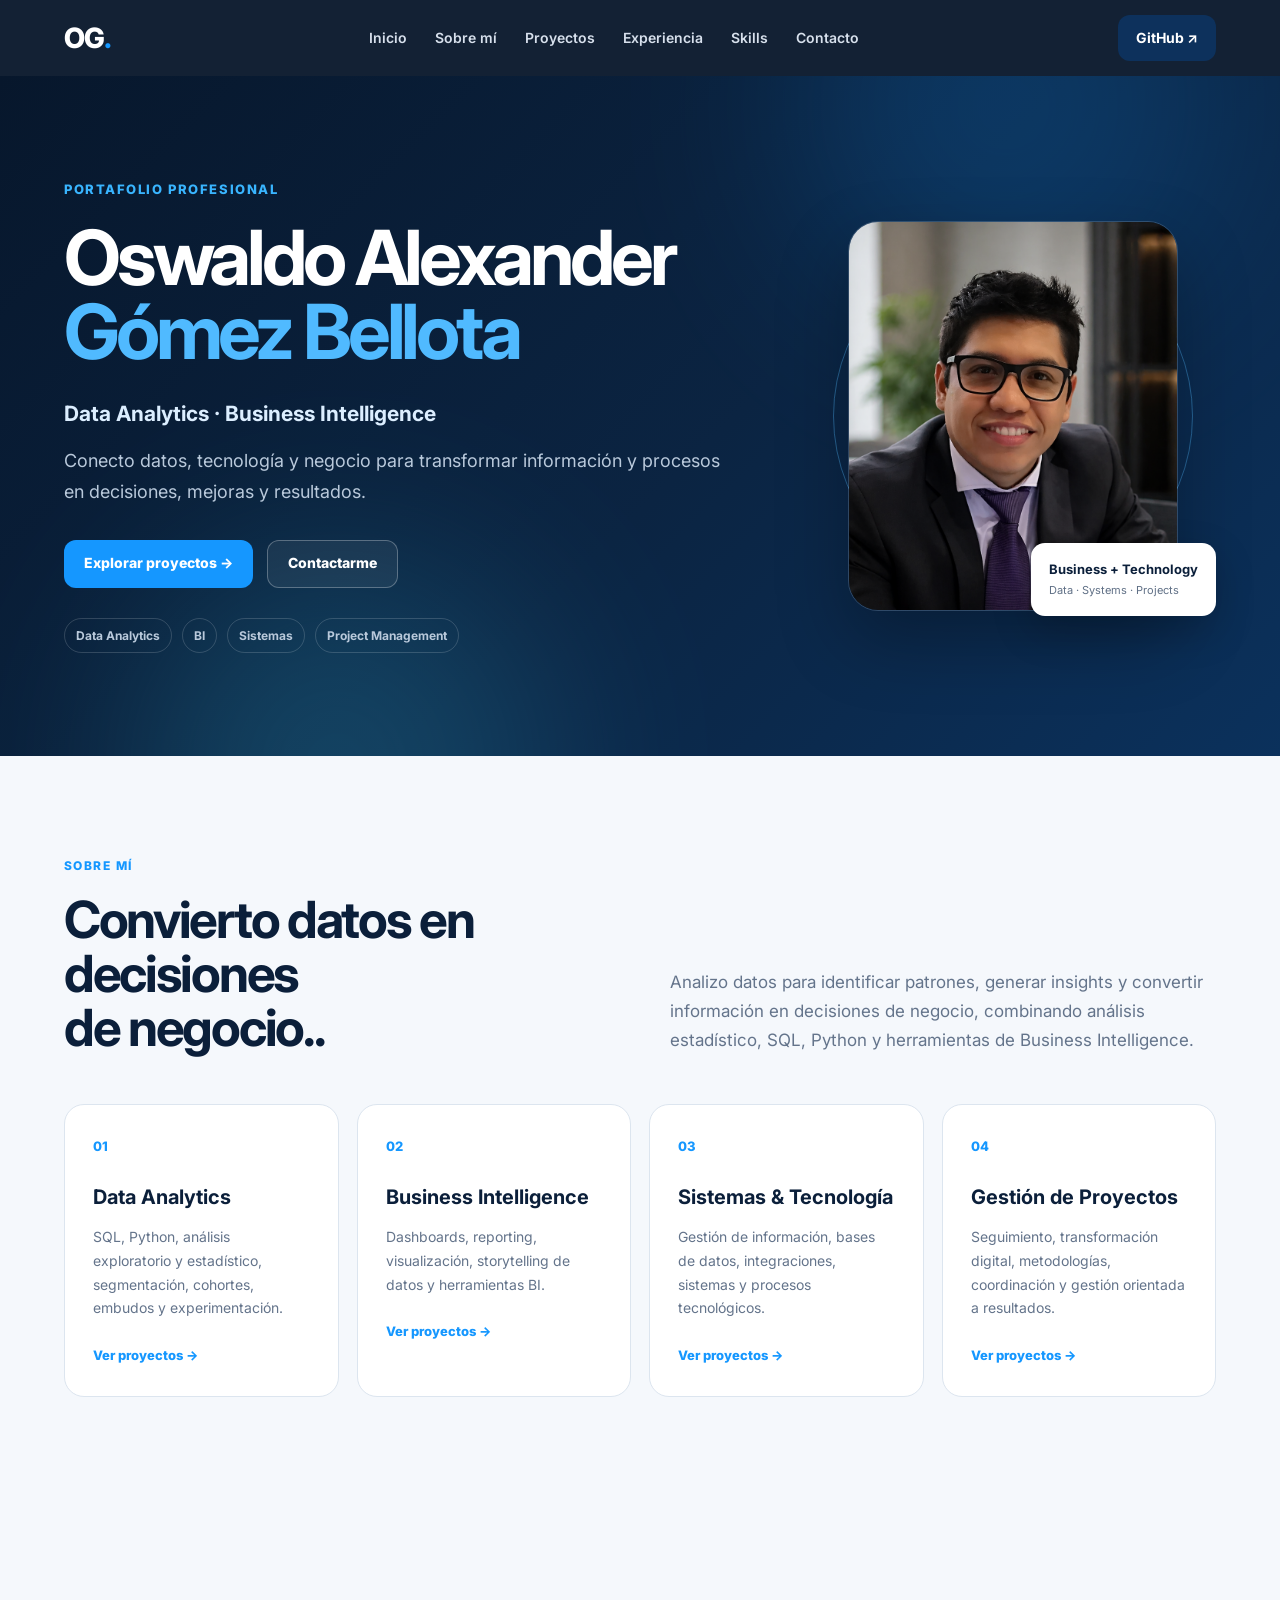
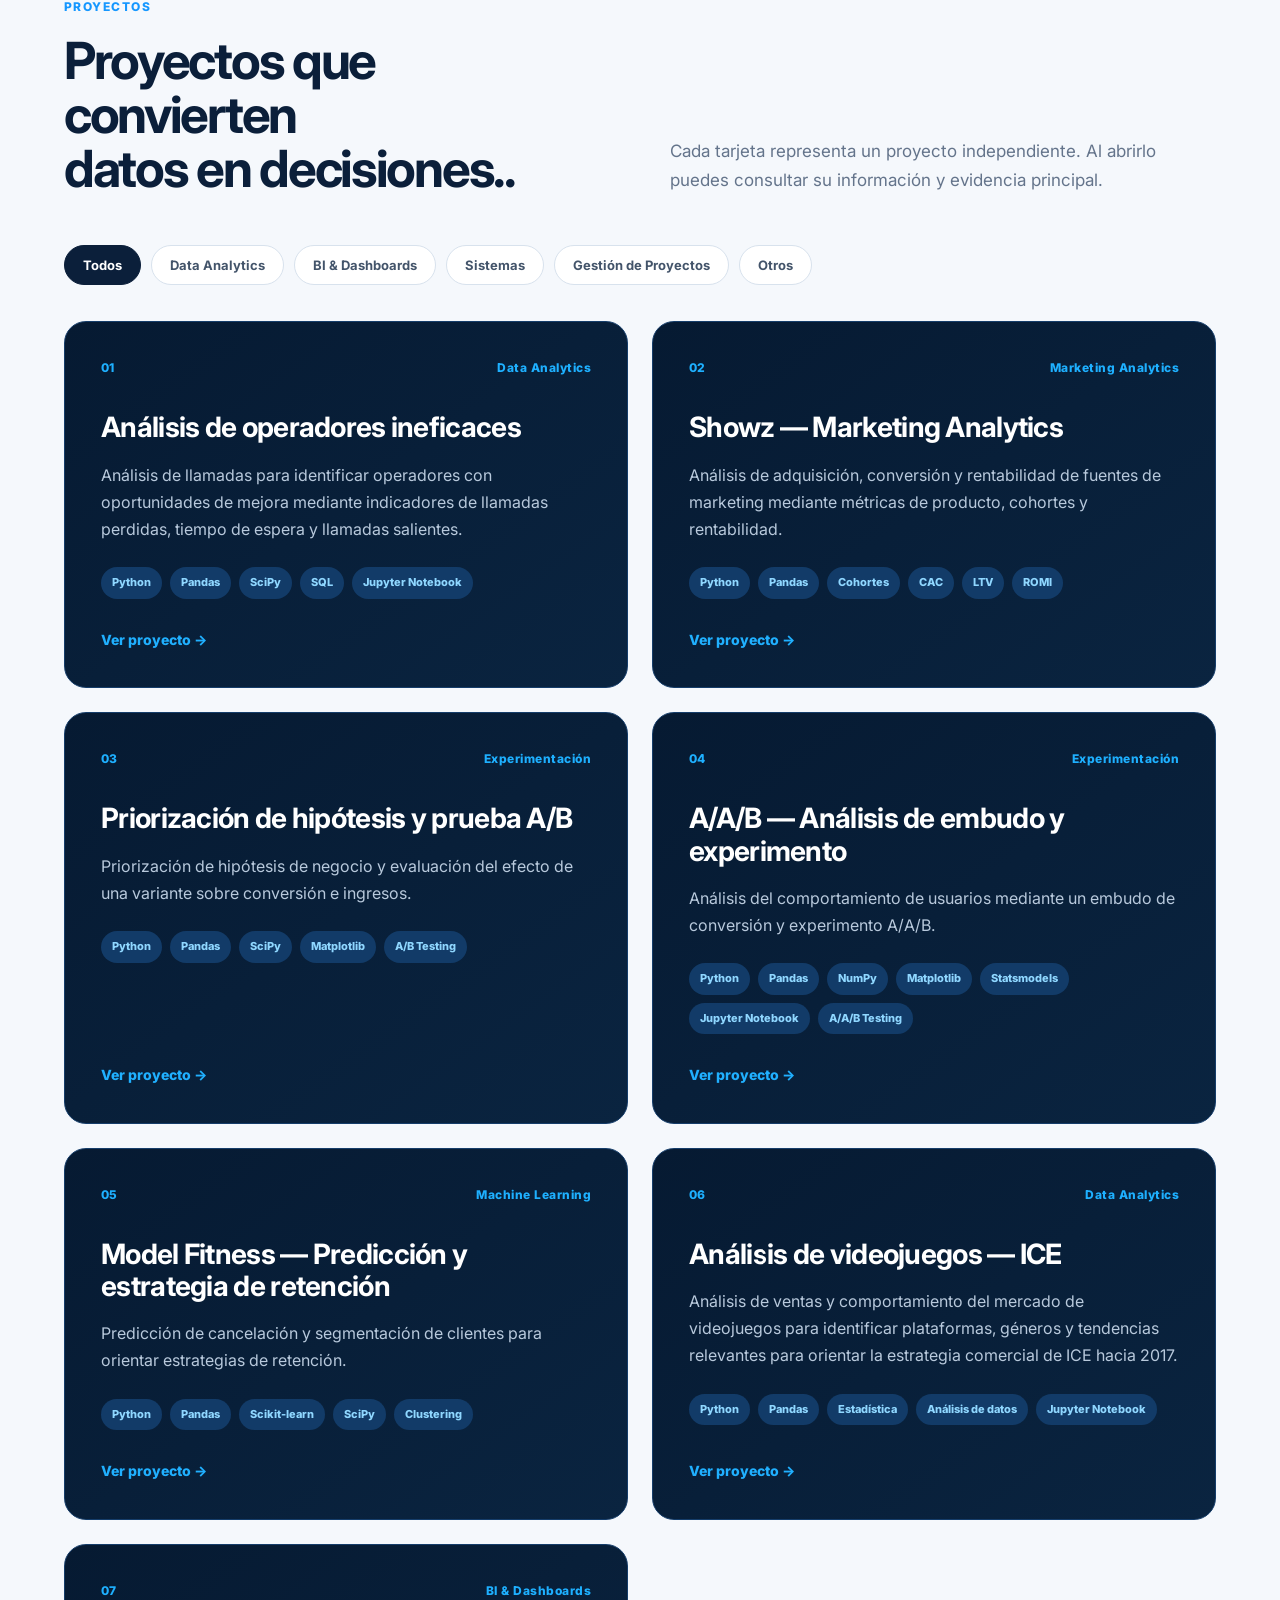
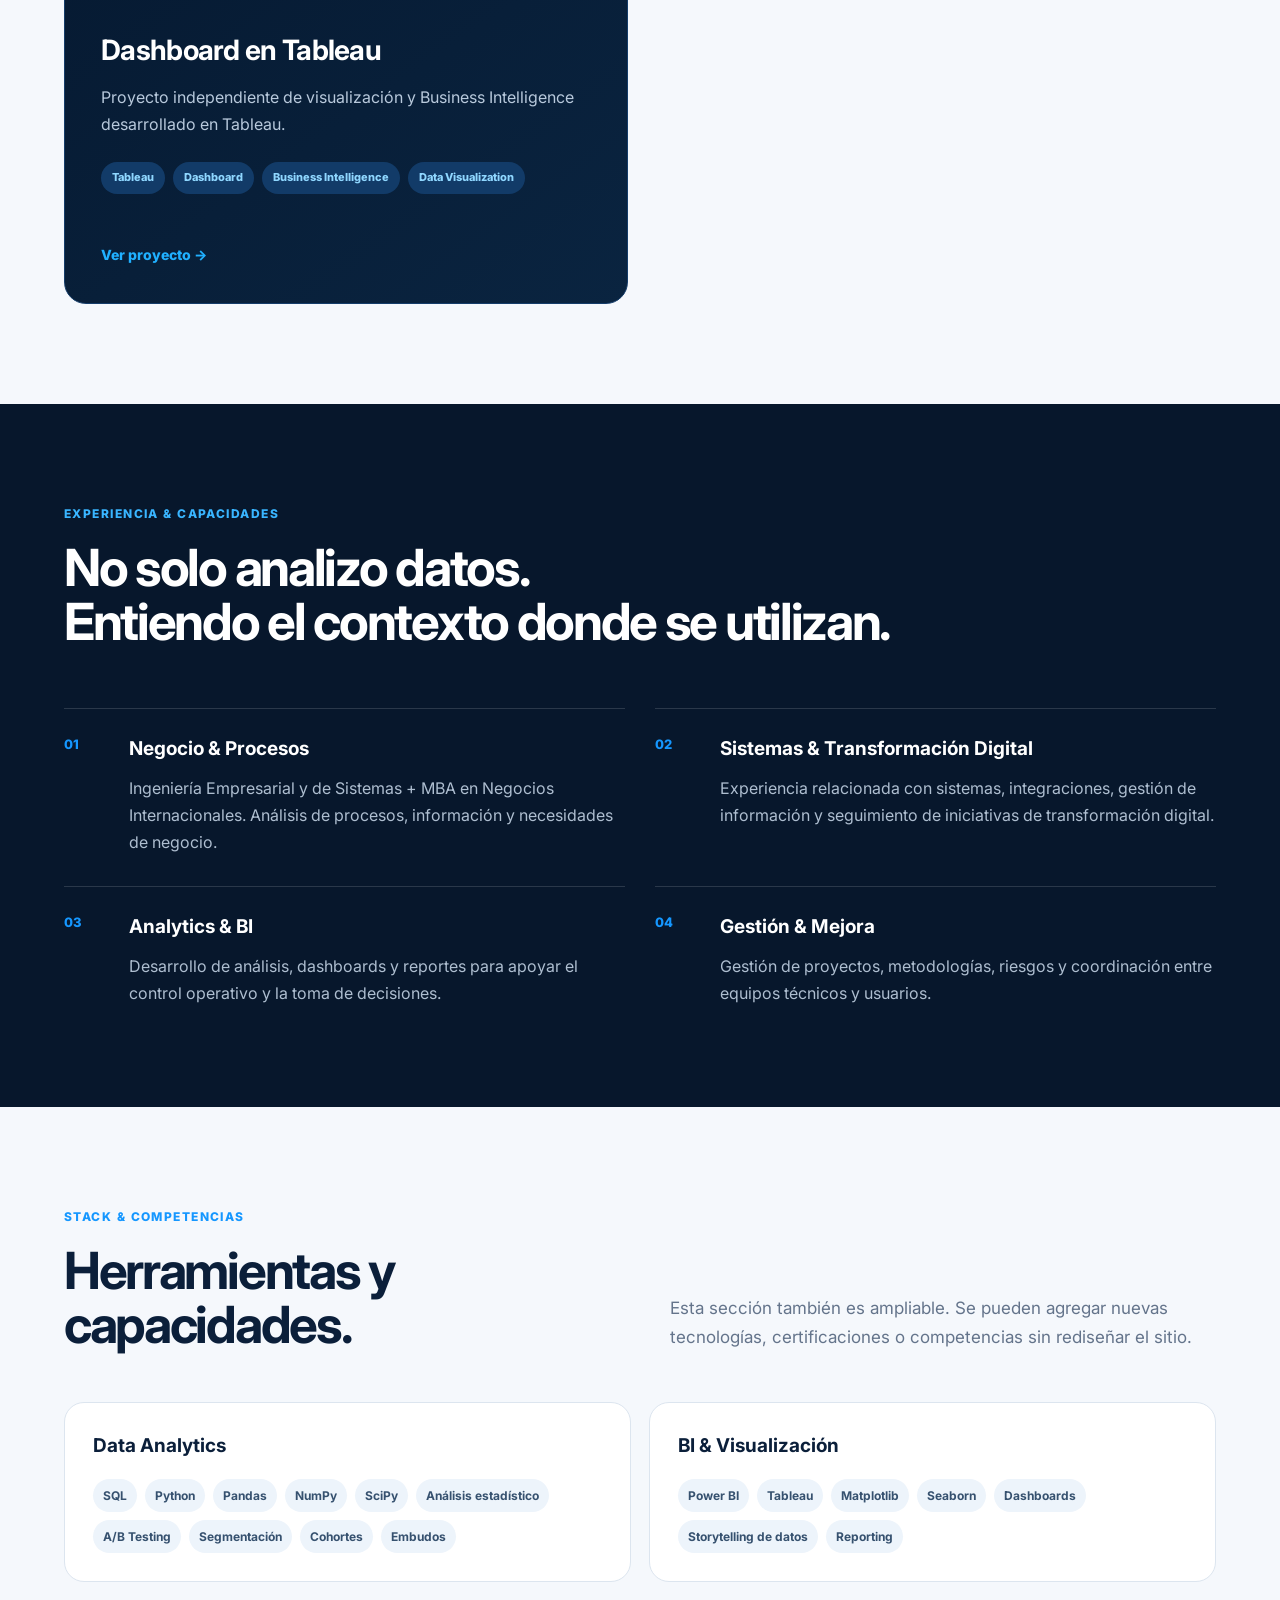
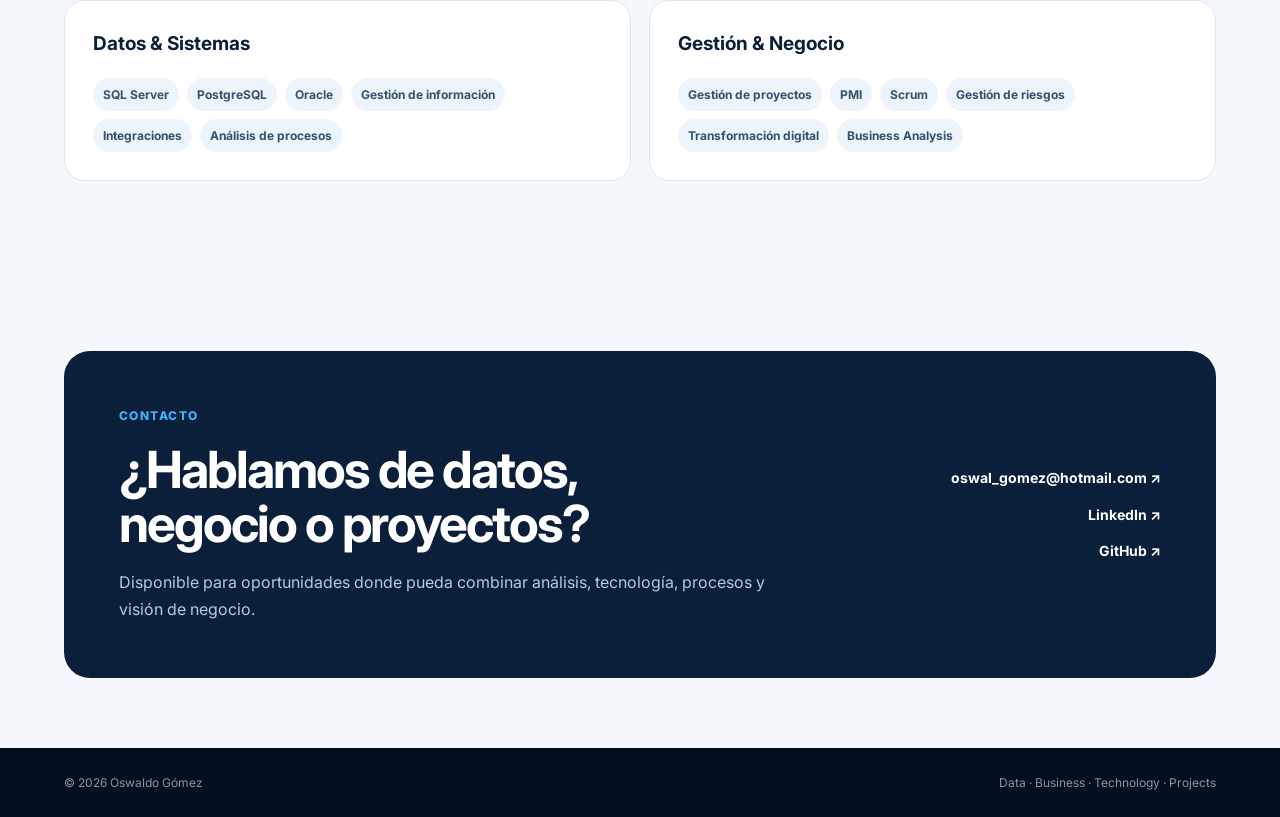
==== commit 9feeb341: "Update index.html actualizar textos" ====
--- a/index.html
+++ b/index.html
@@ -234,14 +234,14 @@
   <div class="section-heading">
 
     <h2>
-      Un perfil que conecta<br>
-      varias disciplinas.
+      Convierto datos en decisiones<br>
+      de negocio..
     </h2>
 
 
     <p>
-      La estructura del portafolio no te encasilla como Data Analyst.
-      Presenta tu trayectoria como un conjunto de capacidades que se complementan.
+     Analizo datos para identificar patrones, generar insights y convertir información en 
+      decisiones de negocio, combinando análisis estadístico, SQL, Python y herramientas de Business Intelligence.      
     </p>
 
   </div>
@@ -372,8 +372,8 @@
   <div class="section-heading">
 
     <h2>
-      Una sola plataforma.<br>
-      Distintos tipos de proyectos.
+      Proyectos que convierten<br>
+      datos en decisiones..
     </h2>
 
 
--- a/style.css
+++ b/style.css
@@ -1,25 +1,1584 @@
-*{box-sizing:border-box;margin:0;padding:0}
-:root{--black:#050b14;--black2:#081321;--blue:#2563eb;--cyan:#38bdf8;--white:#f8fafc;--text:#172033;--muted:#617084;--line:#dfe7f0;--soft:#f5f8fc}
-html{scroll-behavior:smooth}
-body{font-family:Inter,system-ui,sans-serif;color:var(--text);background:#fff;line-height:1.6}
-a{text-decoration:none;color:inherit}
-.navbar{height:72px;position:fixed;z-index:20;top:0;left:0;right:0;display:flex;align-items:center;justify-content:space-between;padding:0 6vw;background:rgba(5,11,20,.84);backdrop-filter:blur(18px);border-bottom:1px solid rgba(255,255,255,.07);color:#fff}
-.brand{font-weight:800;font-size:22px}.brand span{color:var(--cyan)}
-.navbar nav{display:flex;gap:25px;font-size:12px;color:#b9c6d6}.navbar nav a:hover{color:#fff}.nav-github{font-size:11px;font-weight:700;padding:8px 13px;border:1px solid #294565;border-radius:9px;background:#0b1f3a}
-.hero{min-height:760px;position:relative;overflow:hidden;background:linear-gradient(125deg,#030811,#071426 55%,#06101d);color:#fff;padding:145px 7vw 70px}.hero:after{content:"";position:absolute;inset:auto 0 0;height:1px;background:linear-gradient(90deg,transparent,#2563eb,transparent)}
-.hero-content{max-width:1180px;margin:auto;display:grid;grid-template-columns:1.15fr .85fr;align-items:center;gap:55px;position:relative;z-index:2}
-.hero-copy{max-width:700px}.eyebrow,.section-label{font-size:10px;font-weight:800;letter-spacing:2px;color:var(--cyan);margin-bottom:14px}
-.hero h1{font-size:clamp(44px,5.2vw,75px);line-height:1.02;letter-spacing:-3px;margin-bottom:19px}.hero h1 span{color:#cfe8ff}.role{font-size:17px;color:#aebed0;margin-bottom:15px;font-weight:500}.hero-text{font-size:14px;line-height:1.8;color:#b8c5d4;max-width:650px}
-.hero-actions{display:flex;gap:12px;margin:27px 0}.btn{display:inline-flex;padding:11px 19px;border-radius:9px;font-size:11px;font-weight:800}.btn-primary{background:var(--blue);color:#fff;box-shadow:0 10px 28px rgba(37,99,235,.25)}.btn-light{background:#eef6ff;color:#071426}.hero-meta{display:flex;flex-wrap:wrap;gap:8px}.hero-meta span{border:1px solid #1d3654;background:rgba(9,26,46,.7);padding:6px 10px;border-radius:20px;color:#b9cee5;font-size:9px}
-.photo-wrap{width:min(410px,100%);justify-self:end;position:relative;padding:15px}.photo-ring{position:absolute;inset:0;border:1px solid rgba(56,189,248,.4);border-radius:28px;transform:rotate(3deg);box-shadow:0 0 70px rgba(37,99,235,.18)}.profile-photo{display:block;width:100%;aspect-ratio:1/1.08;object-fit:cover;object-position:center top;border-radius:23px;position:relative;z-index:2;border:1px solid rgba(255,255,255,.14);box-shadow:0 28px 70px rgba(0,0,0,.45)}.photo-badge{position:absolute;z-index:4;left:-4px;bottom:0;background:#0b1f3a;border:1px solid #284a70;border-radius:13px;padding:11px 15px;box-shadow:0 15px 35px rgba(0,0,0,.35)}.photo-badge strong{display:block;font-size:10px}.photo-badge span{font-size:8px;color:#9db2c9}
-.hero-glow{position:absolute;border-radius:50%;filter:blur(10px);opacity:.35}.glow-one{width:300px;height:300px;background:#064e8f;right:-100px;top:100px}.glow-two{width:230px;height:230px;background:#12377b;left:-120px;bottom:50px}
-.light-section{background:#fff;padding:92px 7vw}.section-heading{max-width:1100px;margin:0 auto 34px;display:flex;justify-content:space-between;gap:50px;align-items:end}.section-heading h2{font-size:40px;line-height:1.1;letter-spacing:-1.7px}.section-heading p{max-width:480px;color:var(--muted);font-size:13px}.section-label{max-width:1100px;margin:0 auto 12px;color:var(--blue)}
-.domain-grid{max-width:1100px;margin:auto;display:grid;grid-template-columns:repeat(4,1fr);gap:14px}.domain-card{border:1px solid var(--line);border-radius:15px;padding:22px;background:#fff;box-shadow:0 12px 35px rgba(22,44,73,.05)}.domain-card>span{font-size:9px;color:var(--blue);font-weight:800}.domain-card h3{font-size:16px;margin:12px 0 7px}.domain-card p{font-size:11.5px;color:var(--muted);min-height:75px}.domain-card a{display:inline-block;margin-top:12px;font-size:10px;font-weight:800;color:#1655ad}
-.projects{background:var(--soft);padding-top:70px}.filters{max-width:1100px;margin:-10px auto 24px;display:flex;gap:7px;flex-wrap:wrap}.filter{font-family:inherit;border:1px solid #d7e2ef;background:#fff;color:#536479;border-radius:20px;padding:7px 12px;font-size:10px;font-weight:700;cursor:pointer}.filter:hover,.filter.active{background:#0b1f3a;color:#fff;border-color:#0b1f3a}
-.project-grid{max-width:1100px;margin:auto;display:grid;grid-template-columns:repeat(2,1fr);gap:17px}.project-card{background:#fff;border:1px solid var(--line);border-radius:15px;padding:24px;min-height:240px;display:flex;flex-direction:column;transition:.25s}.project-card:hover{transform:translateY(-4px);border-color:#a8c8f7;box-shadow:0 16px 35px rgba(22,60,110,.08)}.project-card.featured{background:linear-gradient(135deg,#071426,#0c2340);color:#fff;border-color:#193d68}.project-top{display:flex;justify-content:space-between;color:var(--blue);font-size:8px;font-weight:800;letter-spacing:1px}.featured .project-top{color:var(--cyan)}.project-card h3{font-size:20px;margin:20px 0 7px;letter-spacing:-.5px}.project-card p{font-size:12px;color:var(--muted)}.featured p{color:#aebed0}.tags{display:flex;gap:6px;flex-wrap:wrap;margin-top:15px}.tags span{font-size:7.5px;font-weight:700;padding:5px 8px;border-radius:15px;background:#edf4fd;color:#1e5db9}.featured .tags span{background:#102e50;color:#9edbff}.project-link{margin-top:auto;padding-top:17px;font-size:10px;font-weight:800;color:var(--blue)}.featured .project-link{color:var(--cyan)}
-.dark-section{background:linear-gradient(125deg,#040a12,#08172a);color:#fff;padding:90px 7vw}.dark-section h2{max-width:1100px;margin:0 auto 38px;font-size:40px;line-height:1.1;letter-spacing:-1.7px}.blue-label{max-width:1100px!important;color:var(--cyan)!important}.timeline{max-width:1100px;margin:auto;display:grid;grid-template-columns:repeat(2,1fr);gap:14px}.timeline-item{display:flex;gap:17px;border:1px solid #183552;border-radius:14px;padding:21px;background:#09192b}.timeline-item>span{color:var(--cyan);font-size:10px;font-weight:800}.timeline-item h3{font-size:15px;margin-bottom:5px}.timeline-item p{font-size:11px;color:#9db0c5}
-.skill-groups{max-width:1100px;margin:auto;display:grid;grid-template-columns:repeat(2,1fr);gap:15px}.skill-group{border:1px solid var(--line);border-radius:14px;padding:20px}.skill-group h3{font-size:14px;margin-bottom:12px}.skill-group div{display:flex;gap:7px;flex-wrap:wrap}.skill-group span{padding:7px 9px;border-radius:8px;background:#eef4fb;color:#31577f;font-size:9px;font-weight:700}
-.contact{padding-top:75px;padding-bottom:75px}.contact-box{max-width:1100px;margin:auto;border:1px solid var(--line);border-radius:20px;padding:42px;background:linear-gradient(135deg,#f8fbff,#eef6ff);display:flex;justify-content:space-between;gap:40px}.contact h2{font-size:36px;line-height:1.1;letter-spacing:-1.5px;margin-bottom:11px}.contact p{font-size:12px;color:var(--muted);max-width:500px}.contact-links{display:flex;flex-direction:column;gap:9px;min-width:260px;justify-content:center}.contact-links a{font-size:11px;font-weight:700;color:#1655ad;padding-bottom:8px;border-bottom:1px solid #cbdced}
-footer{background:#03070d;color:#77899d;padding:20px 7vw;display:flex;justify-content:space-between;font-size:9px;border-top:1px solid #102137}
-@media(max-width:950px){.navbar nav{display:none}.nav-github{margin-left:auto}.hero-content{grid-template-columns:1fr}.photo-wrap{justify-self:start;max-width:340px}.domain-grid{grid-template-columns:repeat(2,1fr)}.section-heading{display:block}.section-heading p{margin-top:15px}.timeline{grid-template-columns:1fr}}
-@media(max-width:650px){.hero,.light-section,.dark-section{padding-left:5vw;padding-right:5vw}.hero h1{font-size:43px}.project-grid,.skill-groups,.domain-grid{grid-template-columns:1fr}.contact-box{display:block}.contact-links{margin-top:25px}.hero-actions{flex-wrap:wrap}.section-heading h2,.dark-section h2{font-size:32px}.contact h2{font-size:29px}footer{display:block}footer span{display:block;margin:4px 0}}
+/* ==================================================
+   BASE
+=================================================== */
+
+* {
+  box-sizing: border-box;
+}
+
+
+html {
+  scroll-behavior: smooth;
+}
+
+
+body {
+  margin: 0;
+
+  font-family: "Inter", sans-serif;
+
+  background: #f5f8fc;
+
+  color: #0b1f3a;
+
+  line-height: 1.6;
+}
+
+
+a {
+  color: inherit;
+}
+
+
+button,
+input,
+textarea,
+select {
+  font-family: inherit;
+}
+
+
+[hidden] {
+  display: none !important;
+}
+
+
+
+/* ==================================================
+   NAVBAR
+=================================================== */
+
+.navbar {
+  position: sticky;
+
+  top: 0;
+
+  z-index: 100;
+
+  display: flex;
+
+  align-items: center;
+
+  justify-content: space-between;
+
+  gap: 30px;
+
+  min-height: 76px;
+
+  padding: 0 5%;
+
+  background: rgba(10, 24, 44, 0.96);
+
+  backdrop-filter: blur(12px);
+
+  color: white;
+}
+
+
+.brand {
+  font-size: 28px;
+
+  font-weight: 800;
+
+  text-decoration: none;
+
+  letter-spacing: -0.04em;
+}
+
+
+.brand span {
+  color: #1597ff;
+}
+
+
+.navbar nav {
+  display: flex;
+
+  align-items: center;
+
+  gap: 28px;
+}
+
+
+.navbar nav a {
+  color: #d7e0ec;
+
+  text-decoration: none;
+
+  font-size: 14px;
+
+  font-weight: 600;
+
+  transition: color 0.2s ease;
+}
+
+
+.navbar nav a:hover {
+  color: #ffffff;
+}
+
+
+.nav-github {
+  padding: 12px 18px;
+
+  border-radius: 12px;
+
+  background: #0d315c;
+
+  color: white;
+
+  text-decoration: none;
+
+  font-size: 14px;
+
+  font-weight: 700;
+}
+
+
+.nav-github:hover {
+  background: #1597ff;
+}
+
+
+
+/* ==================================================
+   HERO
+=================================================== */
+
+.hero {
+  position: relative;
+
+  overflow: hidden;
+
+  min-height: 680px;
+
+  display: flex;
+
+  align-items: center;
+
+  padding: 90px 5%;
+
+  background:
+    linear-gradient(
+      135deg,
+      #07172c 0%,
+      #0b2442 55%,
+      #0b315c 100%
+    );
+
+  color: white;
+}
+
+
+.hero-glow {
+  position: absolute;
+
+  width: 420px;
+
+  height: 420px;
+
+  border-radius: 50%;
+
+  filter: blur(100px);
+
+  opacity: 0.18;
+
+  pointer-events: none;
+}
+
+
+.glow-one {
+  top: -180px;
+
+  right: 5%;
+
+  background: #1597ff;
+}
+
+
+.glow-two {
+  bottom: -220px;
+
+  left: 10%;
+
+  background: #3dd6ff;
+}
+
+
+.hero-content {
+  position: relative;
+
+  z-index: 1;
+
+  width: min(1200px, 100%);
+
+  margin: 0 auto;
+
+  display: grid;
+
+  grid-template-columns: 1.25fr 0.75fr;
+
+  align-items: center;
+
+  gap: 70px;
+}
+
+
+.eyebrow {
+  margin: 0 0 20px;
+
+  color: #39b5ff;
+
+  font-size: 13px;
+
+  font-weight: 800;
+
+  letter-spacing: 0.12em;
+}
+
+
+.hero h1 {
+  margin: 0;
+
+  font-size: clamp(42px, 6vw, 76px);
+
+  line-height: 0.98;
+
+  letter-spacing: -0.055em;
+}
+
+
+.hero h1 span {
+  color: #50baff;
+}
+
+
+.role {
+  margin: 28px 0 16px;
+
+  font-size: 21px;
+
+  font-weight: 700;
+
+  color: #dceeff;
+}
+
+
+.hero-text {
+  max-width: 680px;
+
+  margin: 0;
+
+  color: #b9c9db;
+
+  font-size: 18px;
+
+  line-height: 1.7;
+}
+
+
+.hero-actions {
+  display: flex;
+
+  flex-wrap: wrap;
+
+  gap: 14px;
+
+  margin-top: 32px;
+}
+
+
+.btn {
+  display: inline-flex;
+
+  align-items: center;
+
+  justify-content: center;
+
+  min-height: 48px;
+
+  padding: 0 20px;
+
+  border-radius: 12px;
+
+  text-decoration: none;
+
+  font-size: 14px;
+
+  font-weight: 800;
+}
+
+
+.btn-primary {
+  background: #1597ff;
+
+  color: white;
+}
+
+
+.btn-primary:hover {
+  background: #087ed9;
+}
+
+
+.btn-light {
+  border: 1px solid rgba(255,255,255,0.28);
+
+  color: white;
+
+  background: rgba(255,255,255,0.06);
+}
+
+
+.btn-light:hover {
+  background: rgba(255,255,255,0.12);
+}
+
+
+.hero-meta {
+  display: flex;
+
+  flex-wrap: wrap;
+
+  gap: 10px;
+
+  margin-top: 30px;
+}
+
+
+.hero-meta span {
+  padding: 7px 11px;
+
+  border: 1px solid rgba(255,255,255,0.16);
+
+  border-radius: 999px;
+
+  color: #b9c9db;
+
+  font-size: 12px;
+
+  font-weight: 700;
+}
+
+
+
+/* ==================================================
+   FOTO
+=================================================== */
+
+.photo-wrap {
+  position: relative;
+
+  display: flex;
+
+  justify-content: center;
+
+  align-items: center;
+
+  min-height: 440px;
+}
+
+
+.photo-ring {
+  position: absolute;
+
+  width: 360px;
+
+  height: 360px;
+
+  border-radius: 50%;
+
+  border: 1px solid rgba(80,186,255,0.4);
+}
+
+
+.profile-photo {
+  position: relative;
+
+  z-index: 2;
+
+  width: min(330px, 80vw);
+
+  height: 390px;
+
+  object-fit: cover;
+
+  border-radius: 30px;
+
+  border: 1px solid rgba(255,255,255,0.15);
+
+  box-shadow: 0 30px 70px rgba(0,0,0,0.28);
+}
+
+
+.photo-badge {
+  position: absolute;
+
+  z-index: 3;
+
+  right: 0;
+
+  bottom: 20px;
+
+  display: flex;
+
+  flex-direction: column;
+
+  gap: 3px;
+
+  padding: 16px 18px;
+
+  border-radius: 14px;
+
+  background: #ffffff;
+
+  color: #0b1f3a;
+
+  box-shadow: 0 15px 40px rgba(0,0,0,0.2);
+}
+
+
+.photo-badge strong {
+  font-size: 13px;
+}
+
+
+.photo-badge span {
+  font-size: 11px;
+
+  color: #607086;
+}
+
+
+
+/* ==================================================
+   SECCIONES
+=================================================== */
+
+.light-section {
+  padding: 100px 5%;
+}
+
+
+.light-section > * {
+  max-width: 1200px;
+
+  margin-left: auto;
+
+  margin-right: auto;
+}
+
+
+.section-label {
+  margin-bottom: 18px;
+
+  color: #1597ff;
+
+  font-size: 12px;
+
+  font-weight: 800;
+
+  letter-spacing: 0.12em;
+}
+
+
+.section-heading {
+  display: grid;
+
+  grid-template-columns: 1fr 1fr;
+
+  gap: 60px;
+
+  margin-bottom: 50px;
+}
+
+
+.section-heading h2 {
+  margin: 0;
+
+  font-size: clamp(34px, 4vw, 52px);
+
+  line-height: 1.05;
+
+  letter-spacing: -0.045em;
+}
+
+
+.section-heading p {
+  margin: 0;
+
+  align-self: end;
+
+  color: #64748b;
+
+  font-size: 17px;
+
+  line-height: 1.7;
+}
+
+
+
+/* ==================================================
+   SOBRE MÍ
+=================================================== */
+
+.domain-grid {
+  display: grid;
+
+  grid-template-columns:
+    repeat(4, 1fr);
+
+  gap: 18px;
+}
+
+
+.domain-card {
+  padding: 28px;
+
+  border: 1px solid #dce5ef;
+
+  border-radius: 20px;
+
+  background: white;
+}
+
+
+.domain-card > span {
+  color: #1597ff;
+
+  font-size: 13px;
+
+  font-weight: 800;
+}
+
+
+.domain-card h3 {
+  margin: 22px 0 12px;
+
+  font-size: 20px;
+}
+
+
+.domain-card p {
+  margin: 0 0 22px;
+
+  color: #64748b;
+
+  font-size: 14px;
+
+  line-height: 1.7;
+}
+
+
+.domain-card a {
+  color: #1597ff;
+
+  text-decoration: none;
+
+  font-size: 13px;
+
+  font-weight: 800;
+}
+
+
+
+/* ==================================================
+   PROYECTOS
+=================================================== */
+
+.projects {
+  background: #f5f8fc;
+}
+
+
+.filters {
+  display: flex;
+
+  flex-wrap: wrap;
+
+  gap: 10px;
+
+  margin-bottom: 36px;
+}
+
+
+.filter {
+  padding: 11px 18px;
+
+  border: 1px solid #d8e2ed;
+
+  border-radius: 999px;
+
+  background: white;
+
+  color: #43546a;
+
+  cursor: pointer;
+
+  font-size: 13px;
+
+  font-weight: 700;
+}
+
+
+.filter.active,
+.filter:hover {
+  background: #0b1f3a;
+
+  color: white;
+
+  border-color: #0b1f3a;
+}
+
+
+.project-grid {
+  display: grid;
+
+  width: 100%;
+
+  grid-template-columns:
+    repeat(2, minmax(0, 1fr));
+
+  gap: 24px;
+}
+
+
+.project-card {
+  min-height: 360px;
+
+  display: flex;
+
+  flex-direction: column;
+
+  padding: 36px;
+
+  border: 1px solid #153d6a;
+
+  border-radius: 22px;
+
+  background:
+    linear-gradient(
+      145deg,
+      #061a32,
+      #0a2440
+    );
+
+  color: white;
+}
+
+
+.project-card:hover {
+  transform: translateY(-3px);
+
+  transition: transform 0.2s ease;
+}
+
+
+.project-top {
+  display: flex;
+
+  justify-content: space-between;
+
+  gap: 20px;
+
+  margin-bottom: 34px;
+
+  color: #1eb0ff;
+
+  font-size: 12px;
+
+  font-weight: 800;
+
+  letter-spacing: 0.04em;
+}
+
+
+.project-card h3 {
+  margin: 0 0 18px;
+
+  font-size: 28px;
+
+  line-height: 1.15;
+
+  letter-spacing: -0.025em;
+}
+
+
+.project-card p {
+  margin: 0;
+
+  color: #b8c9dc;
+
+  font-size: 16px;
+
+  line-height: 1.7;
+}
+
+
+.tags {
+  display: flex;
+
+  flex-wrap: wrap;
+
+  gap: 8px;
+}
+
+
+.project-card .tags {
+  margin-top: 24px;
+}
+
+
+.tags span {
+  display: inline-flex;
+
+  padding: 7px 11px;
+
+  border-radius: 999px;
+
+  background: #123b68;
+
+  color: #8fd7ff;
+
+  font-size: 11px;
+
+  font-weight: 800;
+}
+
+
+.project-link {
+  display: inline-block;
+
+  margin-top: auto;
+
+  padding-top: 30px;
+
+  color: #20b0ff;
+
+  text-decoration: none;
+
+  font-size: 14px;
+
+  font-weight: 800;
+}
+
+
+.project-link:hover {
+  color: white;
+}
+
+
+
+/* ==================================================
+   DETALLE
+=================================================== */
+
+.project-detail {
+  padding-top: 80px;
+
+  padding-bottom: 110px;
+
+  background: #f5f8fc;
+}
+
+
+.project-detail-inner {
+  width: min(1200px, 100%);
+
+  margin: 0 auto;
+}
+
+
+.project-back {
+  margin: 0 0 38px;
+
+  padding: 0;
+
+  border: none;
+
+  background: transparent;
+
+  color: #1597ff;
+
+  cursor: pointer;
+
+  font-size: 14px;
+
+  font-weight: 800;
+}
+
+
+.project-back:hover {
+  color: #087ed9;
+}
+
+
+.project-detail-layout {
+  display: grid;
+
+  grid-template-columns:
+    0.55fr
+    1fr;
+
+  gap: 45px;
+
+  margin-top: 35px;
+
+  align-items: start;
+}
+
+
+.project-detail-info {
+  min-width: 0;
+}
+
+
+.project-detail-heading {
+  margin-bottom: 45px;
+}
+
+
+.project-detail-category {
+  display: inline-block;
+
+  margin-bottom: 15px;
+
+  color: #1597ff;
+
+  font-size: 12px;
+
+  font-weight: 800;
+
+  letter-spacing: 0.1em;
+
+  text-transform: uppercase;
+}
+
+
+.project-detail-heading h2 {
+  margin: 0 0 20px;
+
+  font-size: clamp(34px, 4vw, 54px);
+
+  line-height: 1.04;
+
+  letter-spacing: -0.045em;
+}
+
+
+.project-detail-heading p {
+  margin: 0;
+
+  color: #64748b;
+
+  font-size: 17px;
+
+  line-height: 1.7;
+}
+
+
+.project-detail-block {
+  margin-top: 34px;
+}
+
+
+.project-detail-block h3 {
+  margin: 0 0 14px;
+
+  font-size: 18px;
+}
+
+
+.project-detail-block p {
+  margin: 0;
+
+  color: #64748b;
+
+  line-height: 1.75;
+}
+
+
+.project-detail-block ul {
+  margin: 0;
+
+  padding-left: 20px;
+
+  color: #64748b;
+
+  line-height: 1.75;
+}
+
+
+.project-detail-block li {
+  margin-bottom: 8px;
+}
+
+
+.project-detail-info .tags {
+  margin-top: 0;
+}
+
+
+.project-detail-info .tags span {
+  background: #e7f3ff;
+
+  color: #087ed9;
+}
+
+
+
+/* ==================================================
+   EVIDENCIA
+=================================================== */
+
+.project-detail-evidence {
+  min-width: 0;
+
+  overflow: hidden;
+
+  border: 1px solid #d8e2ed;
+
+  border-radius: 22px;
+
+  background: white;
+}
+
+
+.evidence-header {
+  display: flex;
+
+  justify-content: space-between;
+
+  align-items: center;
+
+  gap: 20px;
+
+  padding: 23px 25px;
+
+  border-bottom: 1px solid #d8e2ed;
+
+  background: #f8fafc;
+}
+
+
+.evidence-label {
+  display: block;
+
+  margin-bottom: 5px;
+
+  color: #1597ff;
+
+  font-size: 10px;
+
+  font-weight: 800;
+
+  letter-spacing: 0.12em;
+}
+
+
+.evidence-header h3 {
+  margin: 0;
+
+  font-size: 20px;
+}
+
+
+.evidence-type {
+  flex-shrink: 0;
+
+  padding: 7px 10px;
+
+  border-radius: 8px;
+
+  background: #e8f3ff;
+
+  color: #087ed9;
+
+  font-size: 11px;
+
+  font-weight: 800;
+}
+
+
+.project-preview {
+  min-height: 500px;
+
+  background: #f1f5f9;
+}
+
+
+.project-preview iframe {
+  display: block;
+
+  width: 100%;
+
+  height: 560px;
+
+  border: 0;
+}
+
+
+.project-preview-placeholder {
+  min-height: 500px;
+
+  display: flex;
+
+  flex-direction: column;
+
+  align-items: center;
+
+  justify-content: center;
+
+  padding: 40px;
+
+  text-align: center;
+}
+
+
+.preview-icon {
+  display: flex;
+
+  align-items: center;
+
+  justify-content: center;
+
+  width: 90px;
+
+  height: 90px;
+
+  margin-bottom: 22px;
+
+  border-radius: 20px;
+
+  background: #0b1f3a;
+
+  color: white;
+
+  font-size: 14px;
+
+  font-weight: 800;
+}
+
+
+.project-preview-placeholder h4 {
+  margin: 0 0 10px;
+
+  font-size: 20px;
+}
+
+
+.project-preview-placeholder p {
+  max-width: 340px;
+
+  margin: 0;
+
+  color: #64748b;
+
+  line-height: 1.6;
+}
+
+
+.project-detail-links {
+  display: flex;
+
+  flex-wrap: wrap;
+
+  gap: 10px;
+
+  padding: 20px 25px;
+}
+
+
+.project-detail-link {
+  display: inline-flex;
+
+  align-items: center;
+
+  justify-content: center;
+
+  min-height: 42px;
+
+  padding: 0 15px;
+
+  border-radius: 10px;
+
+  background: #0b1f3a;
+
+  color: white;
+
+  text-decoration: none;
+
+  font-size: 13px;
+
+  font-weight: 800;
+}
+
+
+.project-detail-link:hover {
+  background: #1597ff;
+}
+
+
+
+/* ==================================================
+   EXPERIENCIA
+=================================================== */
+
+.dark-section {
+  padding: 100px 5%;
+
+  background: #07172c;
+
+  color: white;
+}
+
+
+.dark-section > * {
+  max-width: 1200px;
+
+  margin-left: auto;
+
+  margin-right: auto;
+}
+
+
+.blue-label {
+  color: #39b5ff;
+}
+
+
+.dark-section > h2 {
+  margin-top: 0;
+
+  font-size: clamp(34px, 4vw, 54px);
+
+  line-height: 1.05;
+
+  letter-spacing: -0.045em;
+}
+
+
+.timeline {
+  margin-top: 60px;
+
+  display: grid;
+
+  grid-template-columns:
+    repeat(2, 1fr);
+
+  gap: 30px;
+}
+
+
+.timeline-item {
+  display: grid;
+
+  grid-template-columns: 45px 1fr;
+
+  gap: 20px;
+
+  padding-top: 25px;
+
+  border-top: 1px solid rgba(255,255,255,0.14);
+}
+
+
+.timeline-item > span {
+  color: #1597ff;
+
+  font-size: 13px;
+
+  font-weight: 800;
+}
+
+
+.timeline-item h3 {
+  margin: 0 0 10px;
+
+  font-size: 19px;
+}
+
+
+.timeline-item p {
+  margin: 0;
+
+  color: #aebed0;
+
+  line-height: 1.7;
+}
+
+
+
+/* ==================================================
+   SKILLS
+=================================================== */
+
+.skill-groups {
+  display: grid;
+
+  grid-template-columns:
+    repeat(2, 1fr);
+
+  gap: 18px;
+}
+
+
+.skill-group {
+  padding: 28px;
+
+  border: 1px solid #dce5ef;
+
+  border-radius: 20px;
+
+  background: white;
+}
+
+
+.skill-group h3 {
+  margin: 0 0 18px;
+
+  font-size: 19px;
+}
+
+
+.skill-group > div {
+  display: flex;
+
+  flex-wrap: wrap;
+
+  gap: 8px;
+}
+
+
+.skill-group span {
+  padding: 7px 10px;
+
+  border-radius: 999px;
+
+  background: #edf4fb;
+
+  color: #36516f;
+
+  font-size: 12px;
+
+  font-weight: 700;
+}
+
+
+
+/* ==================================================
+   CONTACTO
+=================================================== */
+
+.contact {
+  padding-top: 70px;
+
+  padding-bottom: 70px;
+}
+
+
+.contact-box {
+  display: grid;
+
+  grid-template-columns: 1fr auto;
+
+  gap: 50px;
+
+  padding: 55px;
+
+  border-radius: 26px;
+
+  background: #0b1f3a;
+
+  color: white;
+}
+
+
+.contact-box .section-label {
+  color: #39b5ff;
+}
+
+
+.contact-box h2 {
+  margin: 0 0 18px;
+
+  font-size: clamp(34px, 4vw, 52px);
+
+  line-height: 1.05;
+
+  letter-spacing: -0.04em;
+}
+
+
+.contact-box p {
+  max-width: 650px;
+
+  margin: 0;
+
+  color: #b8c9dc;
+
+  line-height: 1.7;
+}
+
+
+.contact-links {
+  display: flex;
+
+  flex-direction: column;
+
+  align-items: flex-end;
+
+  justify-content: center;
+
+  gap: 14px;
+}
+
+
+.contact-links a {
+  color: white;
+
+  text-decoration: none;
+
+  font-size: 14px;
+
+  font-weight: 700;
+}
+
+
+.contact-links a:hover {
+  color: #39b5ff;
+}
+
+
+
+/* ==================================================
+   FOOTER
+=================================================== */
+
+footer {
+  display: flex;
+
+  justify-content: space-between;
+
+  gap: 20px;
+
+  padding: 25px 5%;
+
+  background: #04101f;
+
+  color: #8495a9;
+
+  font-size: 12px;
+}
+
+
+
+/* ==================================================
+   RESPONSIVE
+=================================================== */
+
+@media (max-width: 1000px) {
+
+  .navbar nav {
+    gap: 15px;
+  }
+
+
+  .hero-content {
+    grid-template-columns: 1fr;
+
+    text-align: center;
+  }
+
+
+  .hero-copy {
+    display: flex;
+
+    flex-direction: column;
+
+    align-items: center;
+  }
+
+
+  .photo-wrap {
+    min-height: 380px;
+  }
+
+
+  .domain-grid {
+    grid-template-columns:
+      repeat(2, 1fr);
+  }
+
+
+  .section-heading {
+    grid-template-columns: 1fr;
+  }
+
+
+  .project-detail-layout {
+    grid-template-columns: 1fr;
+  }
+
+
+  .timeline {
+    grid-template-columns: 1fr;
+  }
+
+}
+
+
+@media (max-width: 760px) {
+
+  .navbar {
+    min-height: auto;
+
+    padding: 18px 5%;
+
+    flex-wrap: wrap;
+  }
+
+
+  .navbar nav {
+    order: 3;
+
+    width: 100%;
+
+    overflow-x: auto;
+
+    justify-content: flex-start;
+
+    padding-bottom: 2px;
+  }
+
+
+  .nav-github {
+    display: none;
+  }
+
+
+  .hero {
+    padding-top: 70px;
+
+    padding-bottom: 70px;
+  }
+
+
+  .hero h1 {
+    font-size: 45px;
+  }
+
+
+  .hero-text {
+    font-size: 16px;
+  }
+
+
+  .photo-ring {
+    width: 290px;
+
+    height: 290px;
+  }
+
+
+  .profile-photo {
+    width: 270px;
+
+    height: 330px;
+  }
+
+
+  .photo-badge {
+    right: 5%;
+
+    bottom: 0;
+  }
+
+
+  .light-section,
+  .dark-section {
+    padding-top: 70px;
+
+    padding-bottom: 70px;
+  }
+
+
+  .domain-grid,
+  .project-grid,
+  .skill-groups {
+    grid-template-columns: 1fr;
+  }
+
+
+  .project-card {
+    min-height: 330px;
+  }
+
+
+  .contact-box {
+    grid-template-columns: 1fr;
+
+    padding: 35px;
+  }
+
+
+  .contact-links {
+    align-items: flex-start;
+  }
+
+
+  footer {
+    flex-direction: column;
+  }
+
+}
+
+
+@media (max-width: 500px) {
+
+  .hero-actions {
+    width: 100%;
+
+    flex-direction: column;
+  }
+
+
+  .btn {
+    width: 100%;
+  }
+
+
+  .project-card {
+    padding: 28px;
+  }
+
+
+  .project-card h3 {
+    font-size: 24px;
+  }
+
+
+  .evidence-header {
+    align-items: flex-start;
+
+    flex-direction: column;
+  }
+
+
+  .project-preview iframe {
+    height: 450px;
+  }
+
+
+  .project-detail-links {
+    padding: 18px;
+
+    flex-direction: column;
+  }
+
+
+  .project-detail-link {
+    width: 100%;
+  }
+
+}
